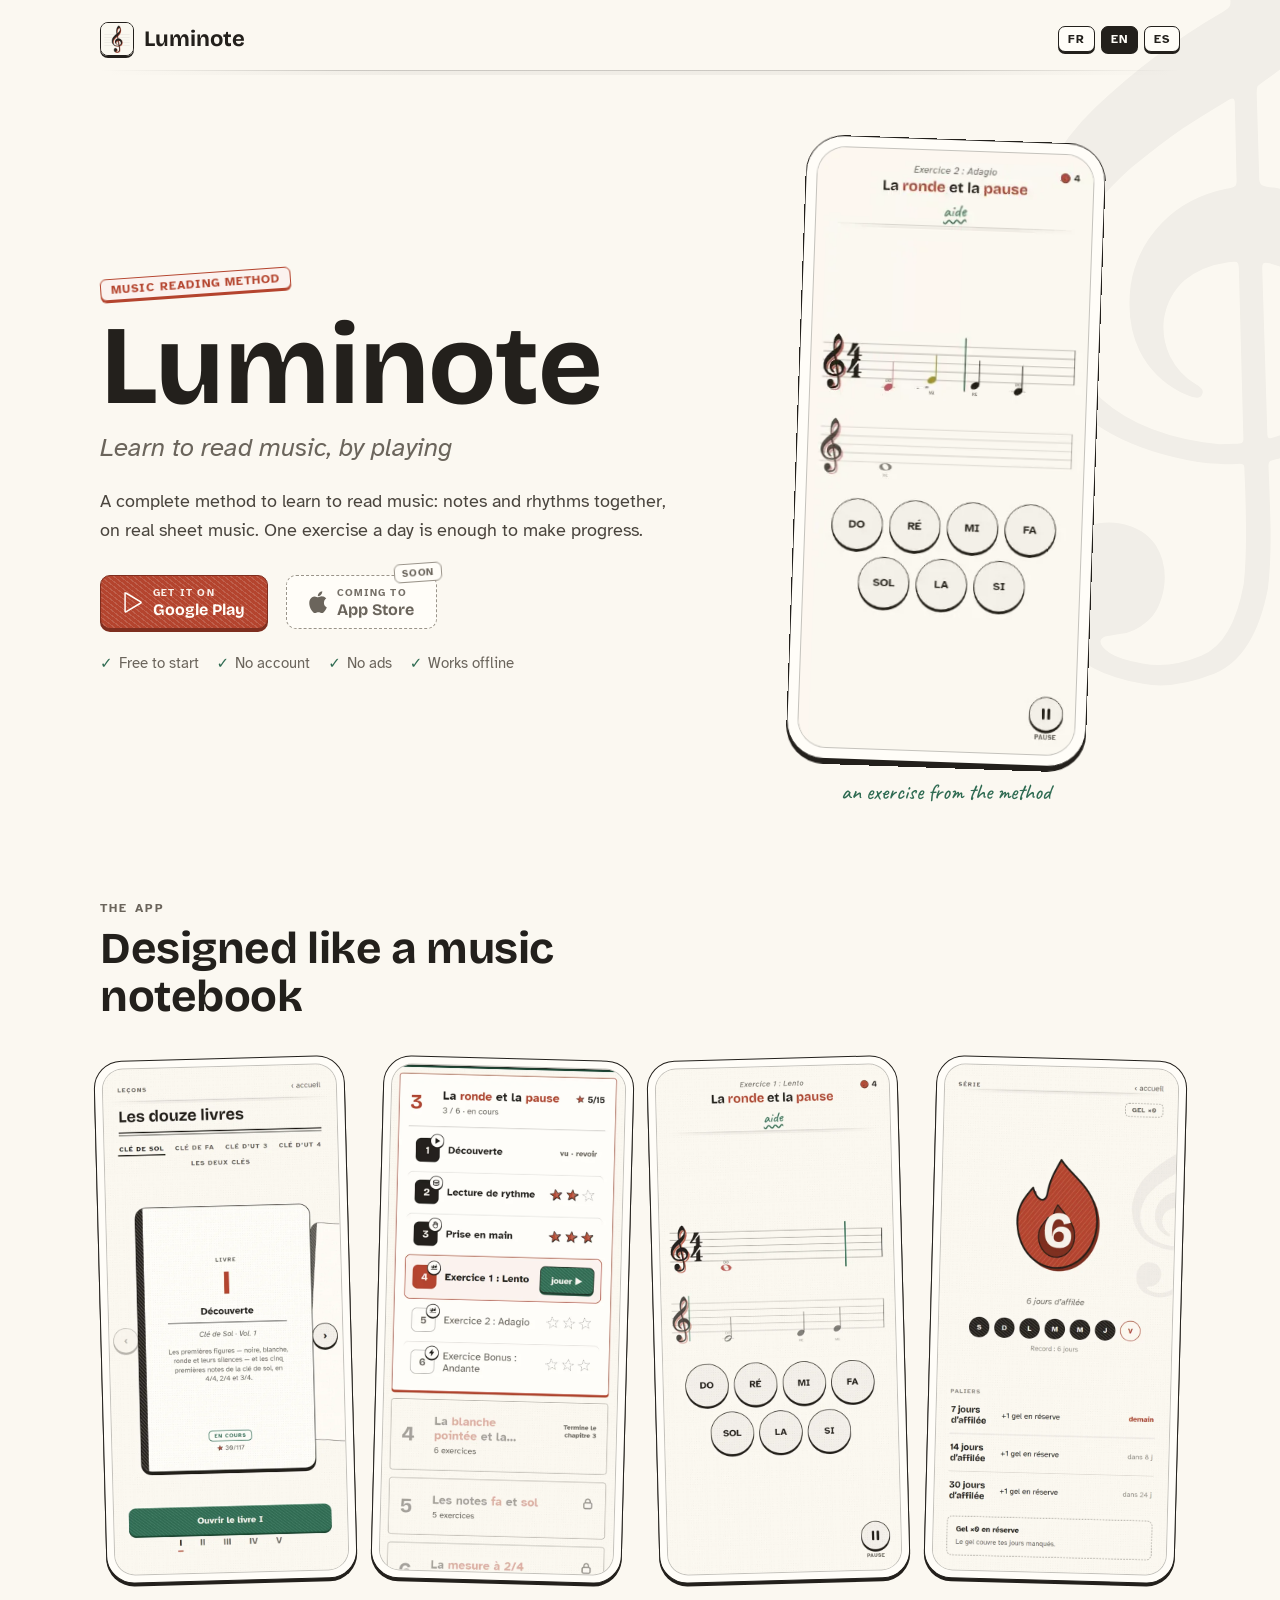
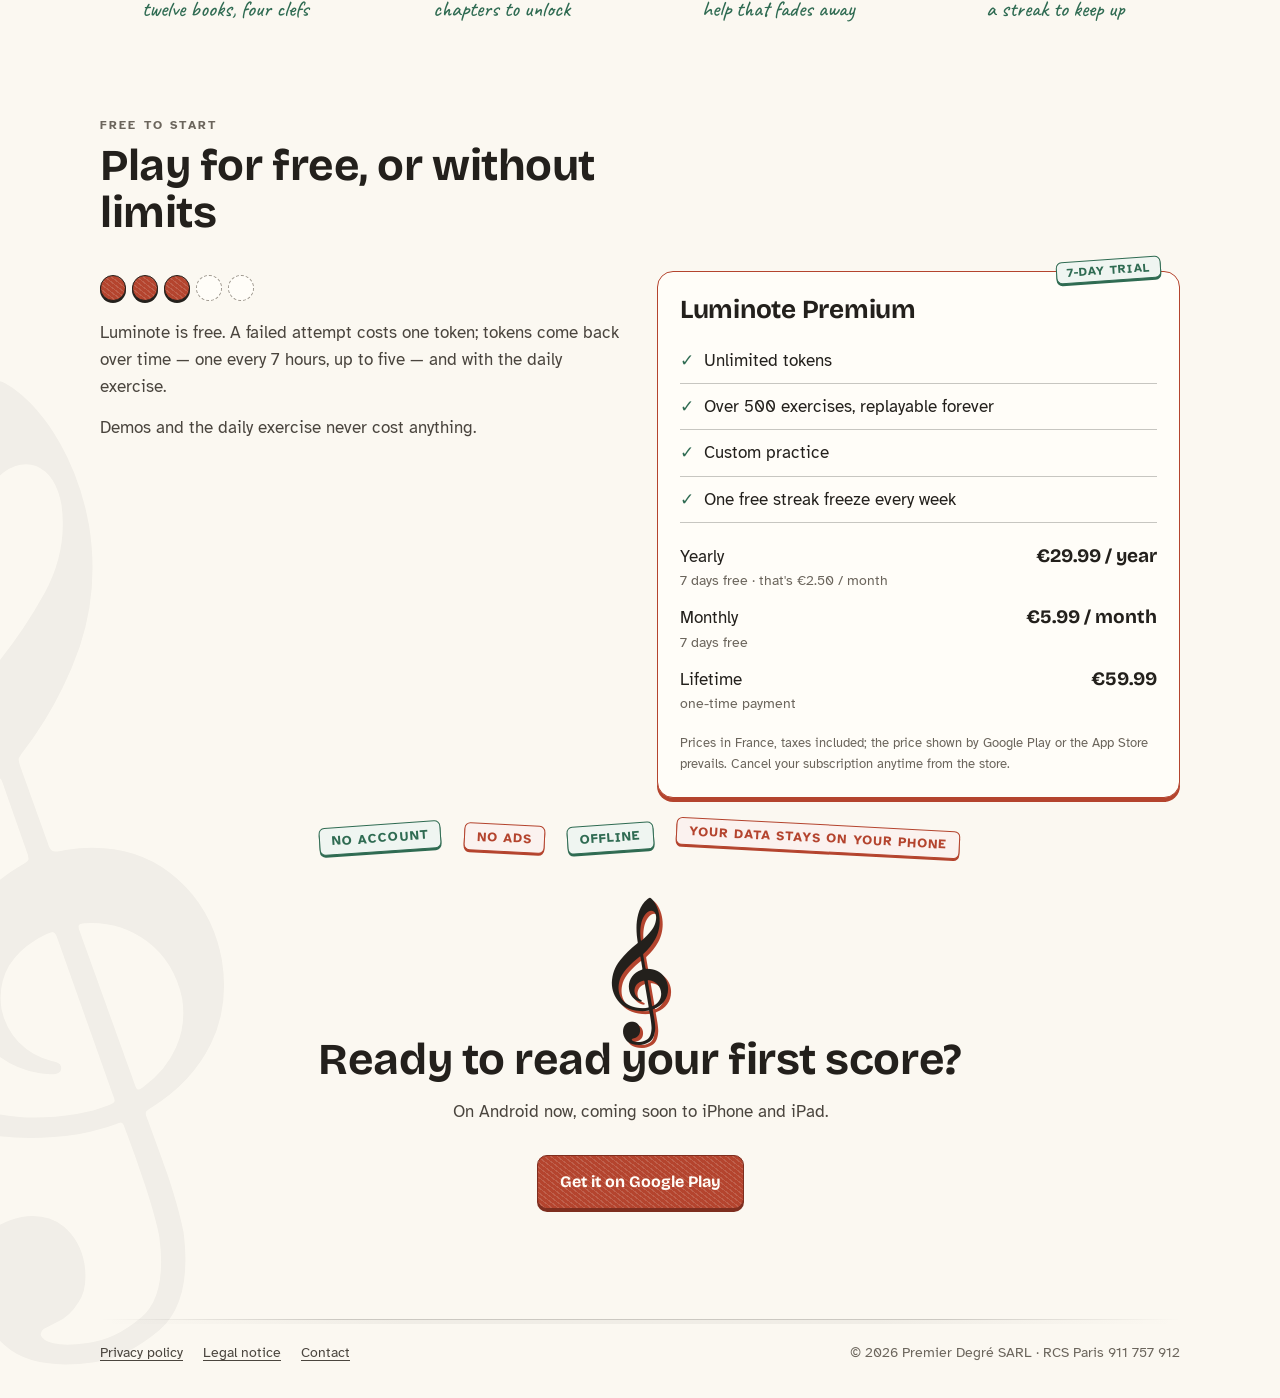
==== index.html @ 74e4a940 "Pages légales allégées (œuvres du domaine public, énumérations, section Sécurité retirées) ; contact" ====
<!DOCTYPE html>
<html lang="fr" class="lang-fr">
<head>
<meta charset="utf-8">
<meta name="viewport" content="width=device-width, initial-scale=1">
<title>Luminote — La lecture de notes, en jouant</title>
<meta name="description" content="Luminote apprend à lire la musique : les notes et les rythmes, ensemble, sur de vraies partitions. 12 livres, plus de 500 exercices, quatre clés. Gratuit pour commencer, sans compte, sans publicité. Sur Google Play, bientôt sur l'App Store.">
<meta property="og:title" content="Luminote — La lecture de notes, en jouant">
<meta property="og:description" content="Une méthode complète pour apprendre à lire la musique : les notes et les rythmes, ensemble, sur de vraies partitions.">
<meta property="og:image" content="https://luminote-app.com/assets/img/og.png">
<meta property="og:type" content="website">
<meta name="theme-color" content="#FBF8F1">
<link rel="icon" type="image/png" sizes="32x32" href="assets/img/favicon-32.png">
<link rel="apple-touch-icon" href="assets/img/apple-touch-icon.png">
<link rel="preload" href="assets/fonts/Bravura.woff2" as="font" type="font/woff2" crossorigin>
<link rel="stylesheet" href="assets/site.css">
<script src="assets/site.js" defer></script>
<noscript><style>.L{display:revert !important}</style></noscript>
</head>
<body data-title-fr="Luminote — La lecture de notes, en jouant"
      data-title-en="Luminote — Learn to read music, by playing"
      data-title-es="Luminote — La lectura de notas, jugando">

<div class="page">
<span class="filigrane filigrane-heros" aria-hidden="true">&#xE050;</span>
<span class="filigrane filigrane-bas" aria-hidden="true">&#xE050;</span>

<div class="wrap">
  <header class="site-header">
    <a class="brand" href="index.html">
      <img src="assets/img/icon-192.png" alt="" width="34" height="34">
      Luminote
    </a>
    <div class="lang-switch" role="group" aria-label="Langue / Language / Idioma">
      <button type="button" data-lang="fr" aria-pressed="true" lang="fr">FR</button>
      <button type="button" data-lang="en" aria-pressed="false" lang="en">EN</button>
      <button type="button" data-lang="es" aria-pressed="false" lang="es">ES</button>
    </div>
  </header>
  <div class="filet"></div>

  <main>
    <!-- ═══ Héros ═══ -->
    <section class="heros">
      <div>
        <span class="tampon tampon-anim">
          <span class="L fr" lang="fr">Méthode de solfège</span>
          <span class="L en" lang="en">Music reading method</span>
          <span class="L es" lang="es">Método de solfeo</span>
        </span>
        <h1>Luminote</h1>
        <p class="devise">
          <span class="L fr" lang="fr">La lecture de notes, en jouant</span>
          <span class="L en" lang="en">Learn to read music, by playing</span>
          <span class="L es" lang="es">La lectura de notas, jugando</span>
        </p>
        <p class="chapo">
          <span class="L fr" lang="fr">Une méthode complète pour apprendre à lire la musique&nbsp;: les notes et les rythmes, ensemble, sur de vraies partitions. Un exercice par jour suffit pour progresser.</span>
          <span class="L en" lang="en">A complete method to learn to read music: notes and rhythms together, on real sheet music. One exercise a day is enough to make progress.</span>
          <span class="L es" lang="es">Un método completo para aprender a leer música: las notas y los ritmos, juntos, en partituras de verdad. Un ejercicio al día basta para progresar.</span>
        </p>
        <div class="ctas">
          <a class="btn btn-store" href="https://play.google.com/store/apps/details?id=fr.premierdegre.solfege">
            <svg width="20" height="22" viewBox="0 0 24 26" fill="none" aria-hidden="true"><path d="M2.5 1.8v22.4c0 .5.6.9 1 .6l17.8-10.6c.5-.3.5-1 0-1.3L3.5 2.2c-.4-.3-1 0-1 .6Z" stroke="currentColor" stroke-width="1.8" stroke-linejoin="round"/></svg>
            <span class="lignes">
              <small class="L fr" lang="fr">Disponible sur</small>
              <small class="L en" lang="en">Get it on</small>
              <small class="L es" lang="es">Disponible en</small>
              Google Play
            </span>
          </a>
          <span class="btn btn-bientot" aria-disabled="true">
            <svg width="18" height="22" viewBox="0 0 17 20" fill="currentColor" aria-hidden="true"><path d="M14.1 10.6c0-2.6 2.1-3.8 2.2-3.9-1.2-1.8-3.1-2-3.7-2-1.6-.2-3.1.9-3.9.9-.8 0-2-.9-3.4-.9C3.6 4.8 2 5.8 1.1 7.4c-1.8 3.2-.5 7.9 1.3 10.5.9 1.3 1.9 2.7 3.2 2.6 1.3-.1 1.8-.8 3.3-.8 1.6 0 2 .8 3.4.8 1.4 0 2.3-1.3 3.1-2.6 1-1.5 1.4-2.9 1.4-3-.1 0-2.7-1-2.7-4.3ZM11.5 3c.7-.9 1.2-2 1-3.2-1 0-2.3.7-3 1.6-.7.8-1.3 2-1.1 3.1 1.2.1 2.3-.6 3.1-1.5Z"/></svg>
            <span class="lignes">
              <small class="L fr" lang="fr">Bientôt sur</small>
              <small class="L en" lang="en">Coming to</small>
              <small class="L es" lang="es">Próximamente en</small>
              App Store
            </span>
            <span class="tampon discret">
              <span class="L fr" lang="fr">bientôt</span>
              <span class="L en" lang="en">soon</span>
              <span class="L es" lang="es">pronto</span>
            </span>
          </span>
        </div>
        <ul class="reassurance">
          <li><span class="L fr" lang="fr">Gratuit pour commencer</span><span class="L en" lang="en">Free to start</span><span class="L es" lang="es">Gratis para empezar</span></li>
          <li><span class="L fr" lang="fr">Sans compte</span><span class="L en" lang="en">No account</span><span class="L es" lang="es">Sin cuenta</span></li>
          <li><span class="L fr" lang="fr">Sans publicité</span><span class="L en" lang="en">No ads</span><span class="L es" lang="es">Sin publicidad</span></li>
          <li><span class="L fr" lang="fr">Fonctionne hors ligne</span><span class="L en" lang="en">Works offline</span><span class="L es" lang="es">Funciona sin conexión</span></li>
        </ul>
      </div>

      <figure style="margin:0">
        <div class="tel">
          <div class="ecran">
            <video src="assets/img/jeu.mp4" poster="assets/img/jeu-poster.webp" muted autoplay loop playsinline disablepictureinpicture
                   width="390" height="844" aria-label="Luminote"></video>
          </div>
        </div>
        <figcaption class="legende manuscrit">
          <span class="L fr" lang="fr">un exercice de la méthode</span>
          <span class="L en" lang="en">an exercise from the method</span>
          <span class="L es" lang="es">un ejercicio del método</span>
        </figcaption>
      </figure>
    </section>

    <!-- ═══ Écrans ═══ -->
    <section aria-labelledby="t-ecrans">
      <span class="libelle">
        <span class="L fr" lang="fr">L'app</span>
        <span class="L en" lang="en">The app</span>
        <span class="L es" lang="es">La app</span>
      </span>
      <h2 class="titre-section" id="t-ecrans">
        <span class="L fr" lang="fr">Pensée comme un carnet de musique</span>
        <span class="L en" lang="en">Designed like a music notebook</span>
        <span class="L es" lang="es">Pensada como un cuaderno de música</span>
      </h2>
      <div class="ecrans">
        <figure>
          <div class="tel"><div class="ecran"><img src="assets/img/ecran-lecons.webp" width="600" height="1298" alt="" loading="lazy"></div></div>
          <figcaption class="manuscrit">
            <span class="L fr" lang="fr">douze livres, quatre clés</span>
            <span class="L en" lang="en">twelve books, four clefs</span>
            <span class="L es" lang="es">doce libros, cuatro claves</span>
          </figcaption>
        </figure>
        <figure>
          <div class="tel"><div class="ecran"><img src="assets/img/ecran-sommaire.webp" width="600" height="1298" alt="" loading="lazy"></div></div>
          <figcaption class="manuscrit">
            <span class="L fr" lang="fr">des chapitres à débloquer</span>
            <span class="L en" lang="en">chapters to unlock</span>
            <span class="L es" lang="es">capítulos por desbloquear</span>
          </figcaption>
        </figure>
        <figure>
          <div class="tel"><div class="ecran"><img src="assets/img/ecran-jeu.webp" width="600" height="1298" alt="" loading="lazy"></div></div>
          <figcaption class="manuscrit">
            <span class="L fr" lang="fr">l'aide qui s'efface</span>
            <span class="L en" lang="en">help that fades away</span>
            <span class="L es" lang="es">la ayuda que se desvanece</span>
          </figcaption>
        </figure>
        <figure>
          <div class="tel"><div class="ecran"><img src="assets/img/ecran-serie.webp" width="600" height="1298" alt="" loading="lazy"></div></div>
          <figcaption class="manuscrit">
            <span class="L fr" lang="fr">une série à entretenir</span>
            <span class="L en" lang="en">a streak to keep up</span>
            <span class="L es" lang="es">una racha que mantener</span>
          </figcaption>
        </figure>
      </div>
    </section>

    <!-- ═══ L'offre ═══ -->
    <section aria-labelledby="t-offre">
      <span class="libelle">
        <span class="L fr" lang="fr">Gratuit pour commencer</span>
        <span class="L en" lang="en">Free to start</span>
        <span class="L es" lang="es">Gratis para empezar</span>
      </span>
      <h2 class="titre-section" id="t-offre">
        <span class="L fr" lang="fr">Joue gratuitement, ou sans compter</span>
        <span class="L en" lang="en">Play for free, or without limits</span>
        <span class="L es" lang="es">Juega gratis, o sin límites</span>
      </h2>
      <div class="offre">
        <div class="offre-gratuit">
          <div class="jetons" aria-hidden="true"><i></i><i></i><i></i><i class="vide"></i><i class="vide"></i></div>
          <p>
            <span class="L fr" lang="fr">Luminote est gratuit. Une tentative ratée coûte un jeton&nbsp;; les jetons reviennent avec le temps — un toutes les 7&nbsp;heures, jusqu'à cinq — et avec l'exercice du jour.</span>
            <span class="L en" lang="en">Luminote is free. A failed attempt costs one token; tokens come back over time — one every 7 hours, up to five — and with the daily exercise.</span>
            <span class="L es" lang="es">Luminote es gratis. Un intento fallido cuesta una ficha; las fichas vuelven con el tiempo — una cada 7 horas, hasta cinco — y con el ejercicio del día.</span>
          </p>
          <p>
            <span class="L fr" lang="fr">Les démos et l'exercice du jour ne coûtent jamais rien.</span>
            <span class="L en" lang="en">Demos and the daily exercise never cost anything.</span>
            <span class="L es" lang="es">Las demos y el ejercicio del día nunca cuestan nada.</span>
          </p>
        </div>
        <div class="carte complete">
          <span class="tampon vert">
            <span class="L fr" lang="fr">7 jours d'essai</span>
            <span class="L en" lang="en">7-day trial</span>
            <span class="L es" lang="es">7 días de prueba</span>
          </span>
          <h3>Luminote Premium</h3>
          <ul class="avantages">
            <li><span class="L fr" lang="fr">Jetons illimités</span><span class="L en" lang="en">Unlimited tokens</span><span class="L es" lang="es">Fichas ilimitadas</span></li>
            <li><span class="L fr" lang="fr">Plus de 500 exercices rejouables à l'infini</span><span class="L en" lang="en">Over 500 exercises, replayable forever</span><span class="L es" lang="es">Más de 500 ejercicios que puedes repetir sin fin</span></li>
            <li><span class="L fr" lang="fr">L'entraînement personnalisé</span><span class="L en" lang="en">Custom practice</span><span class="L es" lang="es">La práctica personalizada</span></li>
            <li><span class="L fr" lang="fr">Un gel de série offert chaque semaine</span><span class="L en" lang="en">One free streak freeze every week</span><span class="L es" lang="es">Un hielo de racha gratis cada semana</span></li>
          </ul>
          <ul class="prix">
            <li>
              <span><span class="L fr" lang="fr">Annuel</span><span class="L en" lang="en">Yearly</span><span class="L es" lang="es">Anual</span>
                <span class="sous"><span class="L fr" lang="fr">7 jours gratuits · soit 2,50&nbsp;€ / mois</span><span class="L en" lang="en">7 days free · that's €2.50 / month</span><span class="L es" lang="es">7 días gratis · solo 2,50&nbsp;€ / mes</span></span></span>
              <b><span class="L fr" lang="fr">29,99&nbsp;€ / an</span><span class="L en" lang="en">€29.99 / year</span><span class="L es" lang="es">29,99&nbsp;€ / año</span></b>
            </li>
            <li>
              <span><span class="L fr" lang="fr">Mensuel</span><span class="L en" lang="en">Monthly</span><span class="L es" lang="es">Mensual</span>
                <span class="sous"><span class="L fr" lang="fr">7 jours gratuits</span><span class="L en" lang="en">7 days free</span><span class="L es" lang="es">7 días gratis</span></span></span>
              <b><span class="L fr" lang="fr">5,99&nbsp;€ / mois</span><span class="L en" lang="en">€5.99 / month</span><span class="L es" lang="es">5,99&nbsp;€ / mes</span></b>
            </li>
            <li>
              <span><span class="L fr" lang="fr">À vie</span><span class="L en" lang="en">Lifetime</span><span class="L es" lang="es">De por vida</span>
                <span class="sous"><span class="L fr" lang="fr">paiement unique</span><span class="L en" lang="en">one-time payment</span><span class="L es" lang="es">pago único</span></span></span>
              <b><span class="L fr" lang="fr">59,99&nbsp;€</span><span class="L en" lang="en">€59.99</span><span class="L es" lang="es">59,99&nbsp;€</span></b>
            </li>
          </ul>
          <p class="petit">
            <span class="L fr" lang="fr">Prix en France, TTC&nbsp;; le prix affiché par Google Play ou l'App Store fait foi. Abonnement résiliable à tout moment depuis le store.</span>
            <span class="L en" lang="en">Prices in France, taxes included; the price shown by Google Play or the App Store prevails. Cancel your subscription anytime from the store.</span>
            <span class="L es" lang="es">Precios en Francia, IVA incluido; prevalece el precio mostrado por Google Play o la App Store. Suscripción cancelable en cualquier momento desde la tienda.</span>
          </p>
        </div>
      </div>
      <div class="engagements">
        <span class="tampon vert"><span class="L fr" lang="fr">Sans compte</span><span class="L en" lang="en">No account</span><span class="L es" lang="es">Sin cuenta</span></span>
        <span class="tampon"><span class="L fr" lang="fr">Sans publicité</span><span class="L en" lang="en">No ads</span><span class="L es" lang="es">Sin publicidad</span></span>
        <span class="tampon vert"><span class="L fr" lang="fr">Hors ligne</span><span class="L en" lang="en">Offline</span><span class="L es" lang="es">Sin conexión</span></span>
        <span class="tampon"><span class="L fr" lang="fr">Tes données restent sur ton téléphone</span><span class="L en" lang="en">Your data stays on your phone</span><span class="L es" lang="es">Tus datos se quedan en tu teléfono</span></span>
      </div>
    </section>

    <!-- ═══ Bandeau final ═══ -->
    <section class="final">
      <span class="clef" aria-hidden="true">&#xE050;</span>
      <h2>
        <span class="L fr" lang="fr">Prêt à lire ta première partition&nbsp;?</span>
        <span class="L en" lang="en">Ready to read your first score?</span>
        <span class="L es" lang="es">¿Listo para leer tu primera partitura?</span>
      </h2>
      <p class="chapo">
        <span class="L fr" lang="fr">Sur Android dès maintenant, bientôt sur iPhone et iPad.</span>
        <span class="L en" lang="en">On Android now, coming soon to iPhone and iPad.</span>
        <span class="L es" lang="es">En Android desde ya, pronto en iPhone y iPad.</span>
      </p>
      <div class="ctas">
        <a class="btn btn-store" href="https://play.google.com/store/apps/details?id=fr.premierdegre.solfege">
          <span class="L fr" lang="fr">Télécharger sur Google Play</span>
          <span class="L en" lang="en">Get it on Google Play</span>
          <span class="L es" lang="es">Descargar en Google Play</span>
        </a>
      </div>
    </section>
  </main>

  <footer class="site-footer">
    <div class="filet"></div>
    <div class="pied">
      <nav aria-label="Pages légales">
        <a href="confidentialite.html">
          <span class="L fr" lang="fr">Politique de confidentialité</span>
          <span class="L en" lang="en">Privacy policy</span>
          <span class="L es" lang="es">Política de privacidad</span>
        </a>
        <a href="mentions-legales.html">
          <span class="L fr" lang="fr">Mentions légales</span>
          <span class="L en" lang="en">Legal notice</span>
          <span class="L es" lang="es">Aviso legal</span>
        </a>
        <a href="mailto:premierdegrepro@gmail.com">Contact</a>
      </nav>
      <p>© 2026 Premier Degré SARL · RCS Paris 911 757 912</p>
    </div>
  </footer>
</div>
</div>

</body>
</html>
---- assets/site.css ----
/* ═══════════════════════════════════════════════════════════════════
   Luminote — site vitrine, DA « papier » de l'app 2.0 (octobre 2026).
   Valeurs reprises de src/styles/papier.css (charte) : papier grainé,
   encre, deux accents (terracotta = ce qui se gagne, vert = ce qui se
   joue), hachures 38°, ombres opaques jamais floues, tampons.
   Aucune ressource externe : polices auto-hébergées (assets/fonts/).
   ═══════════════════════════════════════════════════════════════════ */

/* ── Polices (celles de l'app) ── */
@font-face { font-family: 'Atkinson Hyperlegible'; font-style: normal; font-weight: 400; font-display: swap; src: url('fonts/atkinson-hyperlegible-latin-400-normal.woff2') format('woff2'); }
@font-face { font-family: 'Atkinson Hyperlegible'; font-style: italic; font-weight: 400; font-display: swap; src: url('fonts/atkinson-hyperlegible-latin-400-italic.woff2') format('woff2'); }
@font-face { font-family: 'Atkinson Hyperlegible'; font-style: normal; font-weight: 700; font-display: swap; src: url('fonts/atkinson-hyperlegible-latin-700-normal.woff2') format('woff2'); }
@font-face { font-family: 'Bricolage Grotesque'; font-style: normal; font-weight: 600; font-display: swap; src: url('fonts/bricolage-grotesque-latin-600-normal.woff2') format('woff2'); }
@font-face { font-family: 'Bricolage Grotesque'; font-style: normal; font-weight: 700; font-display: swap; src: url('fonts/bricolage-grotesque-latin-700-normal.woff2') format('woff2'); }
@font-face { font-family: 'Caveat'; font-style: normal; font-weight: 500; font-display: swap; src: url('fonts/caveat-latin-500-normal.woff2') format('woff2'); }
/* Bravura : les glyphes musicaux (clé de sol U+E050). */
@font-face { font-family: 'Bravura'; font-style: normal; font-weight: 400; font-display: block; src: url('fonts/Bravura.woff2') format('woff2'); }

/* ── Tokens (mêmes valeurs que l'app) ── */
:root {
  --papier: #FBF8F1;
  --papier-carte: #FFFDF8;
  --papier-creuse: #F3F0E9;
  --encre: #23201C;
  --encre-douce: #4A453E;
  --texte-2: #6B655C;
  --decor: #9A948A;
  --terracotta: #B4442E;
  --terracotta-sombre: #7E2E1F;
  --terracotta-pale: #FBF2EF;
  --vert: #2F6B52;
  --vert-sombre: #1F4A38;
  --vert-pale: #EFF5F1;
  --trait: 1.25px;
  --trait-fort: 1.5px;
  --rayon-bouton: 10px;
  --rayon-surface: 16px;
  --ombre: 0 3px 0 var(--encre);
  --ombre-grande: 0 5px 0 var(--encre);
  --ressort: cubic-bezier(.3, 1.4, .5, 1);
  --fonte-corps: 'Atkinson Hyperlegible', system-ui, sans-serif;
  --fonte-titres: 'Bricolage Grotesque', 'Atkinson Hyperlegible', sans-serif;
  --fonte-manuscrite: 'Caveat', cursive;
  --hachures: repeating-linear-gradient(38deg, rgba(245, 241, 233, .16) 0 1.1px, transparent 1.1px 4px);
  --grain: radial-gradient(rgba(35, 32, 28, .05) .5px, transparent .6px) 0 0/4px 4px;
}

/* ── Base ── */
*, *::before, *::after { box-sizing: border-box; }
html { -webkit-text-size-adjust: 100%; scroll-behavior: smooth; }
body {
  margin: 0;
  background: var(--grain) var(--papier);
  color: var(--encre);
  font: 400 17px/1.6 var(--fonte-corps);
  overflow-x: hidden;
}
img, video { display: block; max-width: 100%; }
a { color: var(--terracotta); text-underline-offset: 3px; }
a:hover { color: var(--terracotta-sombre); }
:focus-visible { outline: 2px solid var(--vert); outline-offset: 3px; border-radius: 4px; }
::selection { background: var(--terracotta-pale); }

/* Trilingue : seul le bloc de la langue choisie s'affiche. */
.L { display: none; }
html.lang-fr .L.fr, html.lang-en .L.en, html.lang-es .L.es { display: revert; }

.wrap { width: min(1080px, 100% - 32px); margin-inline: auto; position: relative; }
.page { position: relative; overflow: hidden; }

/* ── En-tête ── */
.site-header { display: flex; align-items: center; justify-content: space-between; gap: 16px; padding: 22px 0 14px; }
.brand { display: inline-flex; align-items: center; gap: 10px; font: 700 22px var(--fonte-titres); color: var(--encre); text-decoration: none; }
.brand:hover { color: var(--encre); }
.brand img { border-radius: 8px; border: var(--trait) solid var(--encre); box-shadow: 0 2px 0 var(--encre); }
.lang-switch { display: inline-flex; gap: 6px; }
.lang-switch button {
  font: 700 12px var(--fonte-corps); letter-spacing: .08em;
  color: var(--encre); background: var(--papier-carte);
  border: var(--trait) solid var(--encre); border-radius: 7px;
  padding: 5px 9px; cursor: pointer;
  box-shadow: 0 2px 0 var(--encre);
  transition: transform .12s var(--ressort), box-shadow .12s;
}
.lang-switch button:active { transform: translateY(2px); box-shadow: none; }
.lang-switch button[aria-pressed="true"] { background: var(--encre); color: var(--papier-carte); }
.filet {
  height: 5px;
  background:
    linear-gradient(90deg, transparent, rgba(35, 32, 28, .22) 22%, rgba(35, 32, 28, .22) 78%, transparent) 0 0/100% 1px no-repeat,
    linear-gradient(90deg, transparent, rgba(35, 32, 28, .05) 28%, rgba(35, 32, 28, .05) 72%, transparent) 0 1px/100% 4px no-repeat;
}

/* Filigrane : la clé de sol géante de chaque écran de l'app. */
.filigrane {
  position: absolute; pointer-events: none; user-select: none;
  font: 400 560px/1 Bravura, serif; color: rgba(35, 32, 28, .045);
  transform: rotate(8deg); z-index: -1;
}
.filigrane-heros { right: -110px; top: 40px; }
.filigrane-bas { left: -150px; bottom: 120px; transform: rotate(-10deg); }

/* ── Typo ── */
h1, h2, h3 { font-family: var(--fonte-titres); font-weight: 700; line-height: 1.08; margin: 0; letter-spacing: -.01em; }
.libelle { display: block; font: 700 12px var(--fonte-corps); letter-spacing: .18em; text-transform: uppercase; color: var(--texte-2); margin-bottom: 10px; }
.titre-section { font-size: clamp(30px, 4.6vw, 44px); max-width: 20ch; }
.chapo { color: var(--encre-douce); max-width: 60ch; margin: 14px 0 0; }
.manuscrit { font: 500 22px/1.2 var(--fonte-manuscrite); color: var(--vert); }
section { padding: clamp(56px, 9vw, 96px) 0 0; }

/* ── Tampon ── */
.tampon {
  display: inline-block;
  font: 700 12px var(--fonte-corps); letter-spacing: .08em; text-transform: uppercase;
  color: var(--terracotta); background: var(--terracotta-pale);
  border: var(--trait-fort) solid var(--terracotta); border-radius: 6px;
  padding: 3px 10px; transform: rotate(-4deg);
  box-shadow: 0 2px 0 var(--terracotta);
}
.tampon.vert { color: var(--vert); background: var(--vert-pale); border-color: var(--vert); box-shadow: 0 2px 0 var(--vert); }
.tampon.discret { color: var(--texte-2); background: var(--papier-carte); border-color: var(--decor); box-shadow: none; }
.tampon-anim { animation: tamponIn .5s var(--ressort) .35s both; }
@keyframes tamponIn {
  0% { opacity: 0; transform: scale(2.6) rotate(-28deg); }
  55% { opacity: 1; transform: scale(.82) rotate(-2deg); }
  75% { transform: scale(1.12) rotate(-4deg); }
  100% { opacity: 1; transform: scale(1) rotate(-4deg); }
}

/* ── Boutons papier ── */
.btn {
  display: inline-flex; align-items: center; justify-content: center; gap: 10px;
  min-height: 54px; padding: 10px 22px;
  font: 700 16px var(--fonte-titres); text-decoration: none;
  border-radius: var(--rayon-bouton); border: var(--trait) solid var(--encre);
  box-shadow: var(--ombre); cursor: pointer;
  transition: transform .12s var(--ressort), box-shadow .12s;
}
.btn:active { transform: translateY(3px); box-shadow: none; }
.btn-store { background: var(--hachures) var(--terracotta); color: var(--papier-carte); border-color: var(--terracotta-sombre); box-shadow: 0 3px 0 var(--terracotta-sombre); }
.btn-store:hover { color: var(--papier-carte); }
.btn .lignes { display: flex; flex-direction: column; line-height: 1.1; text-align: left; }
.btn small { font: 700 10px var(--fonte-corps); letter-spacing: .12em; text-transform: uppercase; opacity: .92; margin-bottom: 2px; }
.btn-bientot { background: var(--papier-carte); color: var(--texte-2); border-style: dashed; border-color: var(--decor); box-shadow: none; cursor: default; position: relative; }
.btn-bientot:active { transform: none; }
.btn-bientot .tampon { position: absolute; top: -13px; right: -6px; font-size: 10px; padding: 2px 7px; }

/* ── Héros ── */
.heros { display: grid; grid-template-columns: 1.1fr .9fr; align-items: center; gap: 40px; padding-top: clamp(28px, 6vw, 64px); }
.heros .tampon { margin-bottom: 18px; }
.heros h1 { font-size: clamp(60px, 11vw, 112px); line-height: .95; }
.heros .devise { font: italic 400 clamp(20px, 2.6vw, 26px)/1.3 var(--fonte-corps); color: var(--texte-2); margin: 12px 0 0; }
.heros .chapo { font-size: 18px; margin-top: 22px; }
.ctas { display: flex; flex-wrap: wrap; gap: 18px; margin-top: 30px; align-items: center; }
.reassurance { display: flex; flex-wrap: wrap; gap: 8px 18px; margin: 22px 0 0; padding: 0; list-style: none; color: var(--texte-2); font-size: 15px; }
.reassurance li::before { content: '✓'; color: var(--vert); font-weight: 700; margin-right: 6px; }

/* Téléphone papier */
.tel {
  width: min(300px, 78vw); margin-inline: auto; padding: 10px;
  background: var(--papier-carte); border: var(--trait-fort) solid var(--encre);
  border-radius: 38px; box-shadow: var(--ombre-grande);
}
.tel .ecran { border-radius: 29px; overflow: hidden; border: var(--trait) solid rgba(35, 32, 28, .25); aspect-ratio: 390 / 844; background: var(--papier); }
.tel .ecran img, .tel .ecran video { width: 100%; height: 100%; object-fit: cover; }
.heros .tel { transform: rotate(2deg); }
.legende { text-align: center; margin-top: 16px; }

/* ── Cartes ── */
.carte {
  background: var(--grain) var(--papier-carte);
  border: var(--trait) solid var(--encre); border-radius: var(--rayon-surface);
  box-shadow: var(--ombre); padding: 24px 22px 22px;
}

/* ── Écrans ── */
.ecrans { display: grid; grid-template-columns: repeat(4, 1fr); gap: 26px; margin-top: 38px; }
.ecrans figure { margin: 0; }
.ecrans .tel { width: 100%; padding: 7px; border-radius: 28px; box-shadow: var(--ombre); }
.ecrans .tel .ecran { border-radius: 21px; }
.ecrans figure:nth-child(odd) .tel { transform: rotate(-1.5deg); }
.ecrans figure:nth-child(even) .tel { transform: rotate(1.5deg); }
.ecrans figcaption { text-align: center; margin-top: 14px; }


/* ── Offre ── */
.offre { display: grid; grid-template-columns: 1fr 1fr; gap: 34px; align-items: start; margin-top: 34px; }
.offre-gratuit p { margin: 0 0 14px; color: var(--encre-douce); }
.jetons { display: inline-flex; gap: 6px; margin: 4px 0 18px; }
.jetons i {
  width: 26px; height: 26px; border-radius: 50%; display: inline-block;
  background: var(--hachures) var(--terracotta); border: var(--trait) solid var(--encre); box-shadow: 0 2px 0 var(--encre);
}
.jetons i.vide { background: var(--papier-carte); border-style: dashed; border-color: var(--decor); box-shadow: none; }
.complete { border-color: var(--terracotta); box-shadow: 0 4px 0 var(--terracotta); position: relative; }
.complete > .tampon { position: absolute; top: -13px; right: 18px; }
.complete h3 { font-size: 26px; }
.avantages { list-style: none; padding: 0; margin: 14px 0 6px; }
.avantages li { padding: 9px 0; border-bottom: .75px solid rgba(35, 32, 28, .25); }
.avantages li::before { content: '✓'; color: var(--vert); font-weight: 800; margin-right: 10px; }
.prix { list-style: none; padding: 0; margin: 14px 0 0; }
.prix li { display: flex; justify-content: space-between; gap: 12px; align-items: baseline; padding: 6px 0; }
.prix li b { font: 700 19px var(--fonte-titres); white-space: nowrap; }
.prix .sous { display: block; color: var(--texte-2); font-size: 14px; }
.petit { font-size: 13px; color: var(--texte-2); margin: 12px 0 0; }

/* ── Engagements ── */
.engagements { display: flex; flex-wrap: wrap; justify-content: center; gap: 16px 22px; margin-top: 26px; }
.engagements .tampon { font-size: 13px; padding: 5px 12px; }
.engagements .tampon:nth-child(even) { transform: rotate(3deg); }

/* ── Bandeau final ── */
.final { text-align: center; padding-bottom: 20px; }
.final .clef { display: block; font: 400 84px/1 Bravura, serif; color: var(--encre); text-shadow: 3px 3px 0 var(--terracotta); margin-bottom: 4px; }
.final h2 { font-size: clamp(30px, 4.6vw, 44px); }
.final .chapo { margin-inline: auto; }
.final .ctas { justify-content: center; }

/* ── Pied de page ── */
.site-footer { margin-top: clamp(56px, 8vw, 90px); padding: 0 0 34px; color: var(--texte-2); font-size: 14px; }
.site-footer .pied { display: flex; flex-wrap: wrap; justify-content: space-between; gap: 12px 24px; align-items: center; margin-top: 18px; }
.site-footer nav { display: flex; flex-wrap: wrap; gap: 8px 20px; }
.site-footer a { color: var(--encre-douce); }
.site-footer p { margin: 0; }

/* ── Pages légales ── */
.doc { width: min(780px, 100% - 32px); margin: 0 auto; padding-top: clamp(28px, 5vw, 48px); }
.doc-entete h1 { font-size: clamp(36px, 6vw, 52px); }
.doc-entete .maj { color: var(--texte-2); margin: 10px 0 0; font-size: 15px; }
.doc .carte { margin: 26px 0 8px; }
.doc .carte p { margin: 0; color: var(--encre); }
.doc h2 { font-size: 22px; margin: 34px 0 10px; display: flex; gap: 10px; align-items: baseline; }
.doc h2 .num { font: 700 16px var(--fonte-corps); color: var(--terracotta); }
.doc p, .doc li { color: var(--encre-douce); }
.doc ul { padding-left: 20px; }
.doc ul.kv { list-style: none; padding: 0; }
.doc ul.kv li { padding: 7px 0; border-bottom: .75px solid rgba(35, 32, 28, .2); }
.doc .k { color: var(--texte-2); }

/* ── Mobile ── */
@media (max-width: 900px) {
  .heros { grid-template-columns: 1fr; }
  .heros .tel { margin-top: 10px; }
  .offre { grid-template-columns: 1fr; }
  .ecrans { grid-template-columns: repeat(2, 1fr); gap: 22px; }
  .filigrane { font-size: 380px; }
}
@media (max-width: 420px) {
  body { font-size: 16px; }
  .ctas .btn { width: 100%; }
  .site-header { padding-top: 16px; }
  .brand { font-size: 20px; }
}

@media (prefers-reduced-motion: reduce) {
  *, *::before, *::after { animation: none !important; transition: none !important; scroll-behavior: auto !important; }
}
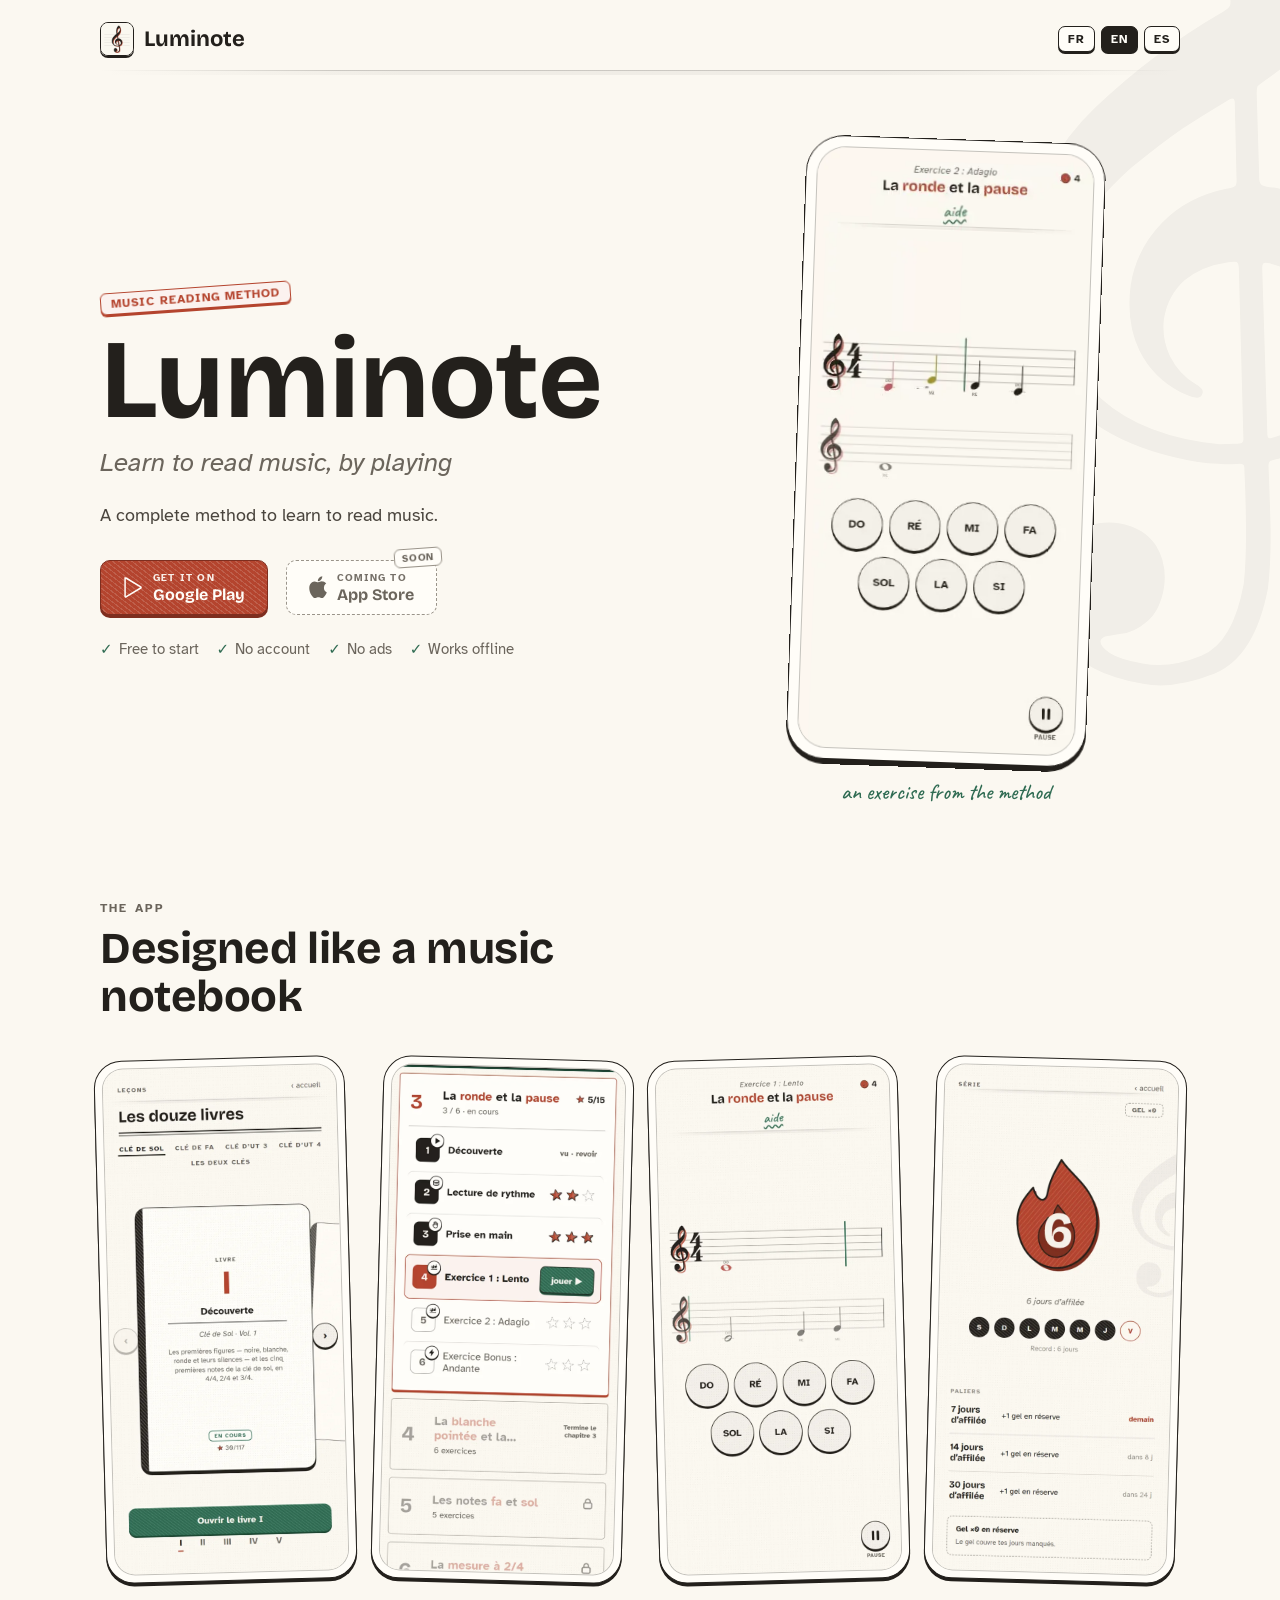
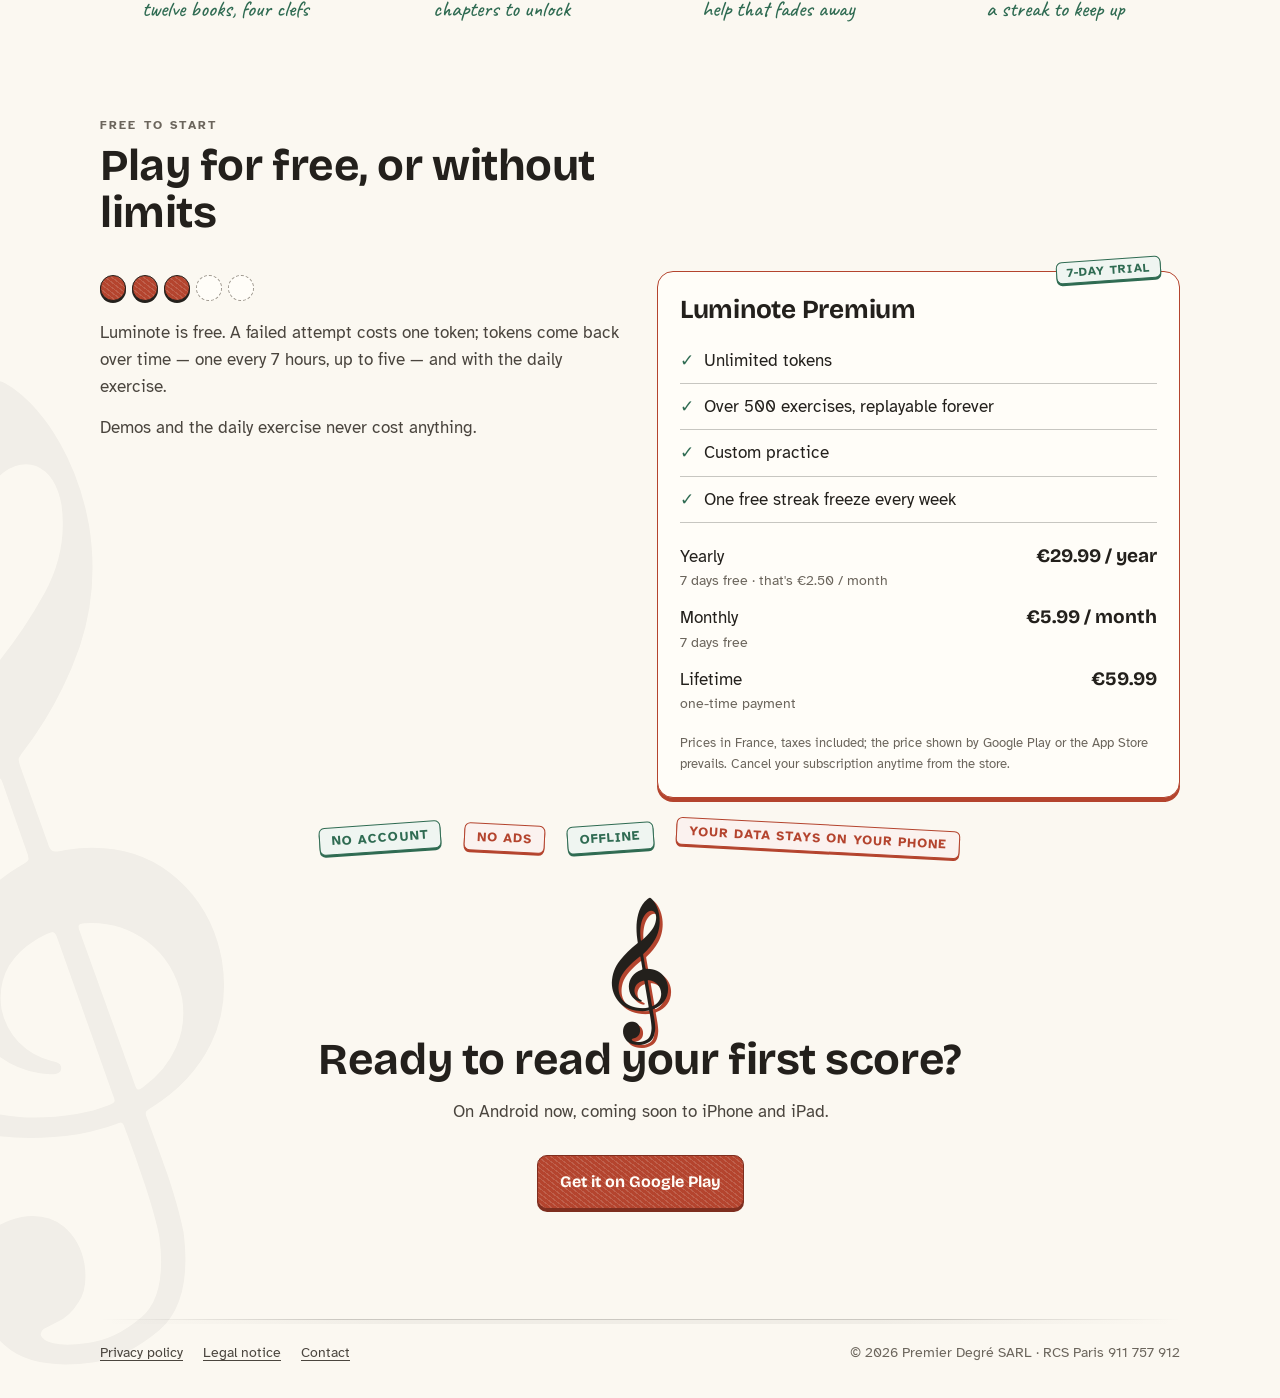
==== commit 8a96c562: "Accueil du site : la phrase d'introduction réduite à « Une méthode complète pour apprendre à lire la" ====
--- a/index.html
+++ b/index.html
@@ -6,7 +6,7 @@
 <title>Luminote — La lecture de notes, en jouant</title>
 <meta name="description" content="Luminote apprend à lire la musique : les notes et les rythmes, ensemble, sur de vraies partitions. 12 livres, plus de 500 exercices, quatre clés. Gratuit pour commencer, sans compte, sans publicité. Sur Google Play, bientôt sur l'App Store.">
 <meta property="og:title" content="Luminote — La lecture de notes, en jouant">
-<meta property="og:description" content="Une méthode complète pour apprendre à lire la musique : les notes et les rythmes, ensemble, sur de vraies partitions.">
+<meta property="og:description" content="Une méthode complète pour apprendre à lire la musique.">
 <meta property="og:image" content="https://luminote-app.com/assets/img/og.png">
 <meta property="og:type" content="website">
 <meta name="theme-color" content="#FBF8F1">
@@ -55,9 +55,9 @@
           <span class="L es" lang="es">La lectura de notas, jugando</span>
         </p>
         <p class="chapo">
-          <span class="L fr" lang="fr">Une méthode complète pour apprendre à lire la musique&nbsp;: les notes et les rythmes, ensemble, sur de vraies partitions. Un exercice par jour suffit pour progresser.</span>
-          <span class="L en" lang="en">A complete method to learn to read music: notes and rhythms together, on real sheet music. One exercise a day is enough to make progress.</span>
-          <span class="L es" lang="es">Un método completo para aprender a leer música: las notas y los ritmos, juntos, en partituras de verdad. Un ejercicio al día basta para progresar.</span>
+          <span class="L fr" lang="fr">Une méthode complète pour apprendre à lire la musique.</span>
+          <span class="L en" lang="en">A complete method to learn to read music.</span>
+          <span class="L es" lang="es">Un método completo para aprender a leer música.</span>
         </p>
         <div class="ctas">
           <a class="btn btn-store" href="https://play.google.com/store/apps/details?id=fr.premierdegre.solfege">
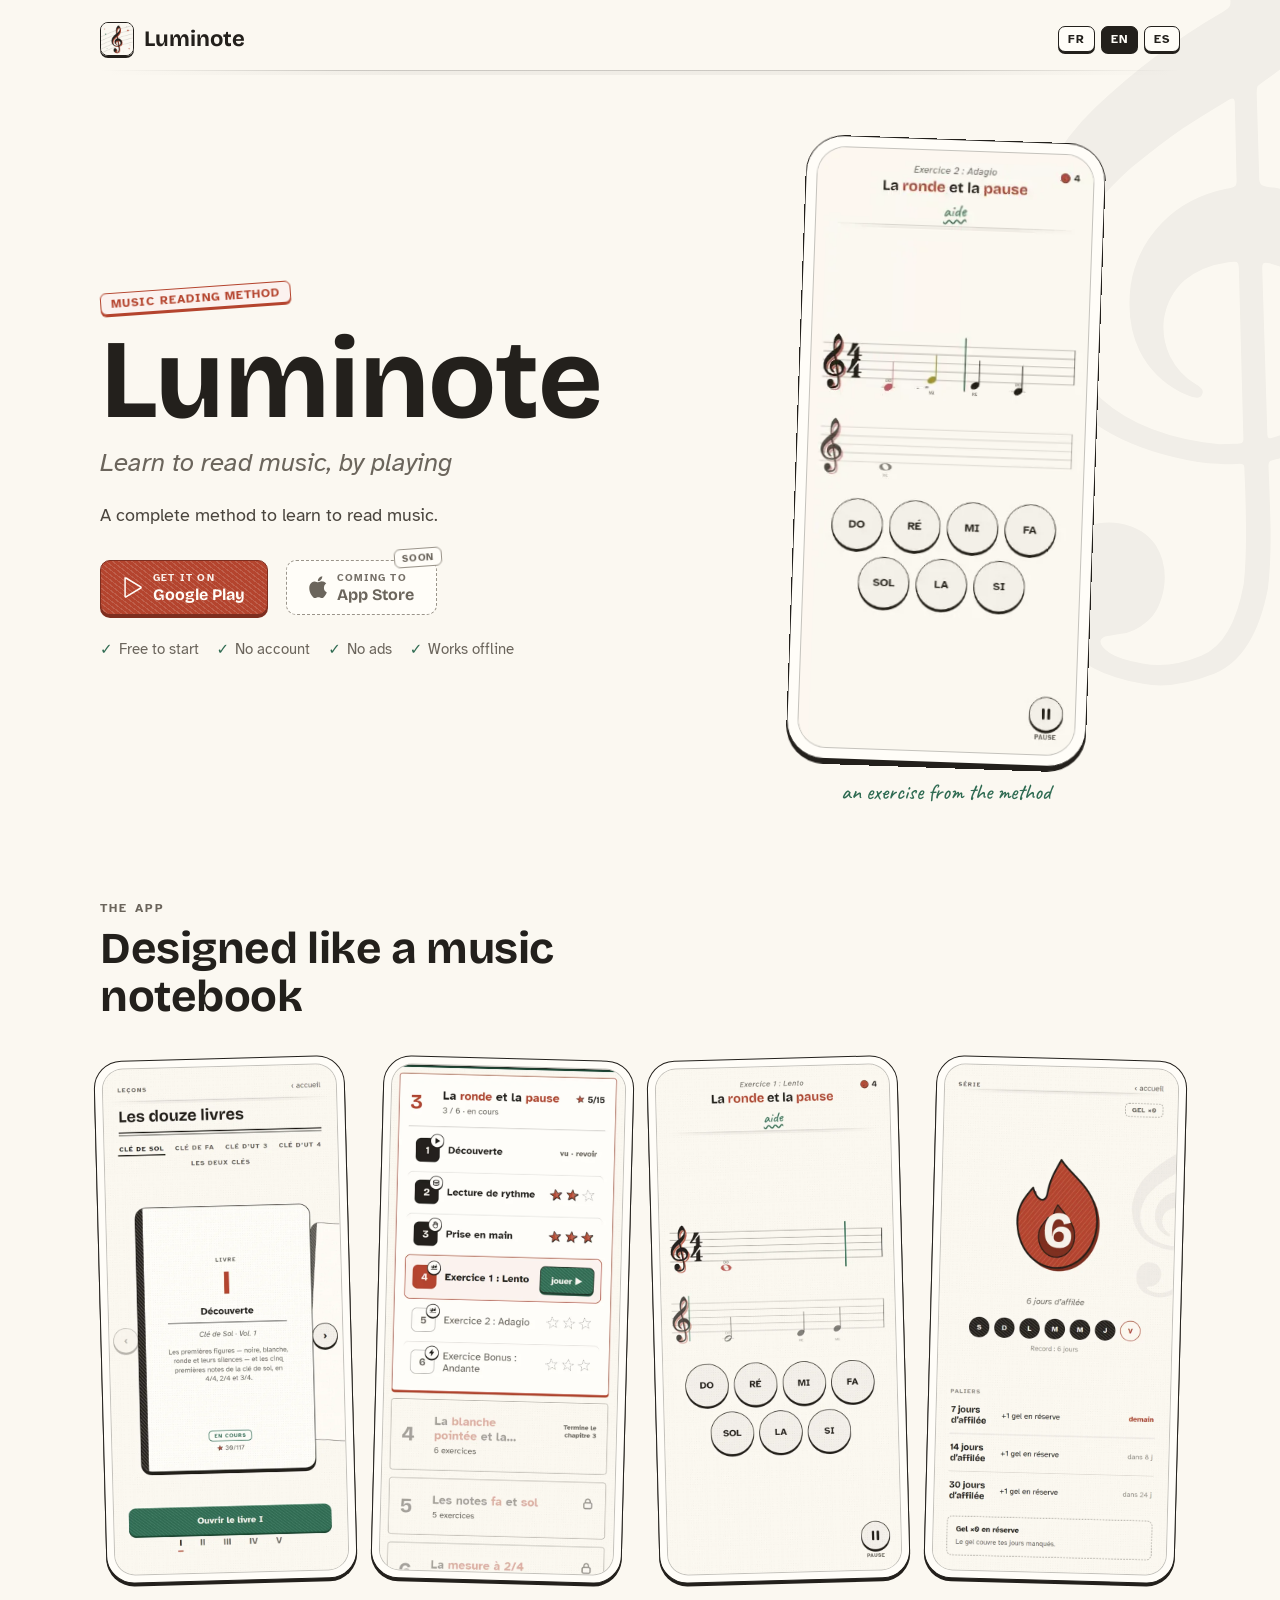
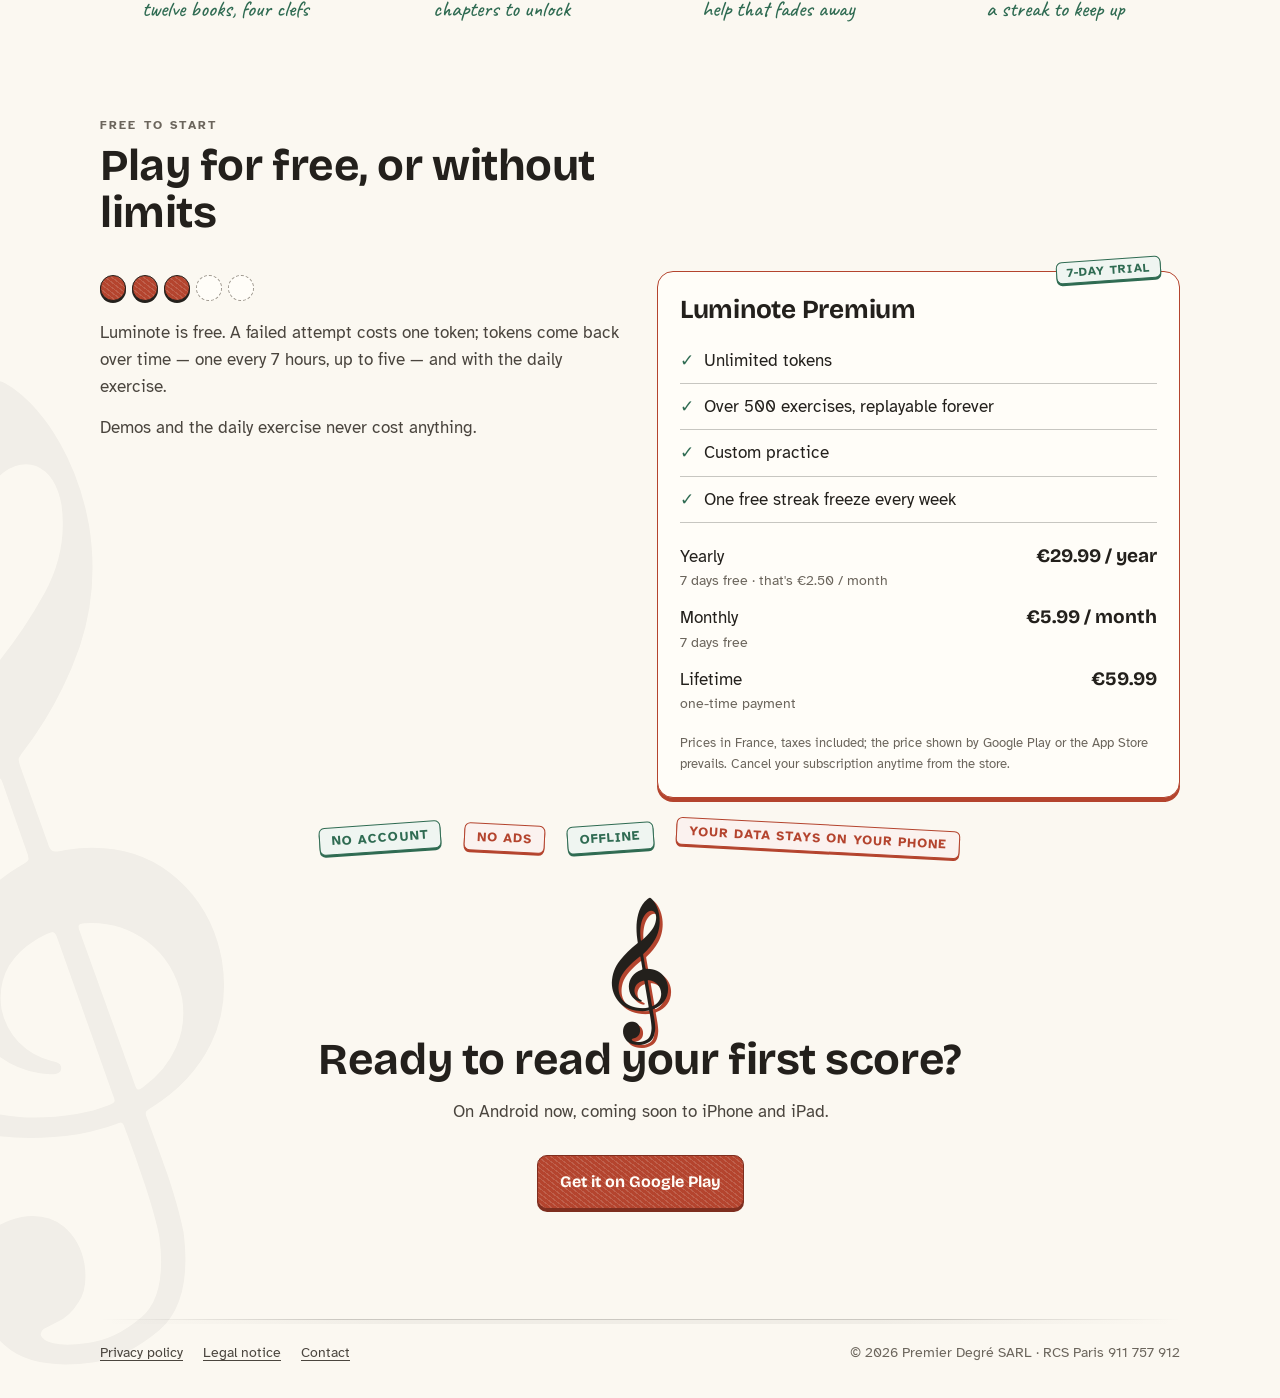
==== commit d46ee9e0: "Nouvelle icône sur le site et la page amie (onglet, raccourci iPhone, logo de l'en-tête) (22/10) Co-" ====
--- a/index.html
+++ b/index.html
@@ -10,6 +10,7 @@
 <meta property="og:image" content="https://luminote-app.com/assets/img/og.png">
 <meta property="og:type" content="website">
 <meta name="theme-color" content="#FBF8F1">
+<link rel="icon" type="image/svg+xml" href="assets/img/favicon.svg">
 <link rel="icon" type="image/png" sizes="32x32" href="assets/img/favicon-32.png">
 <link rel="apple-touch-icon" href="assets/img/apple-touch-icon.png">
 <link rel="preload" href="assets/fonts/Bravura.woff2" as="font" type="font/woff2" crossorigin>
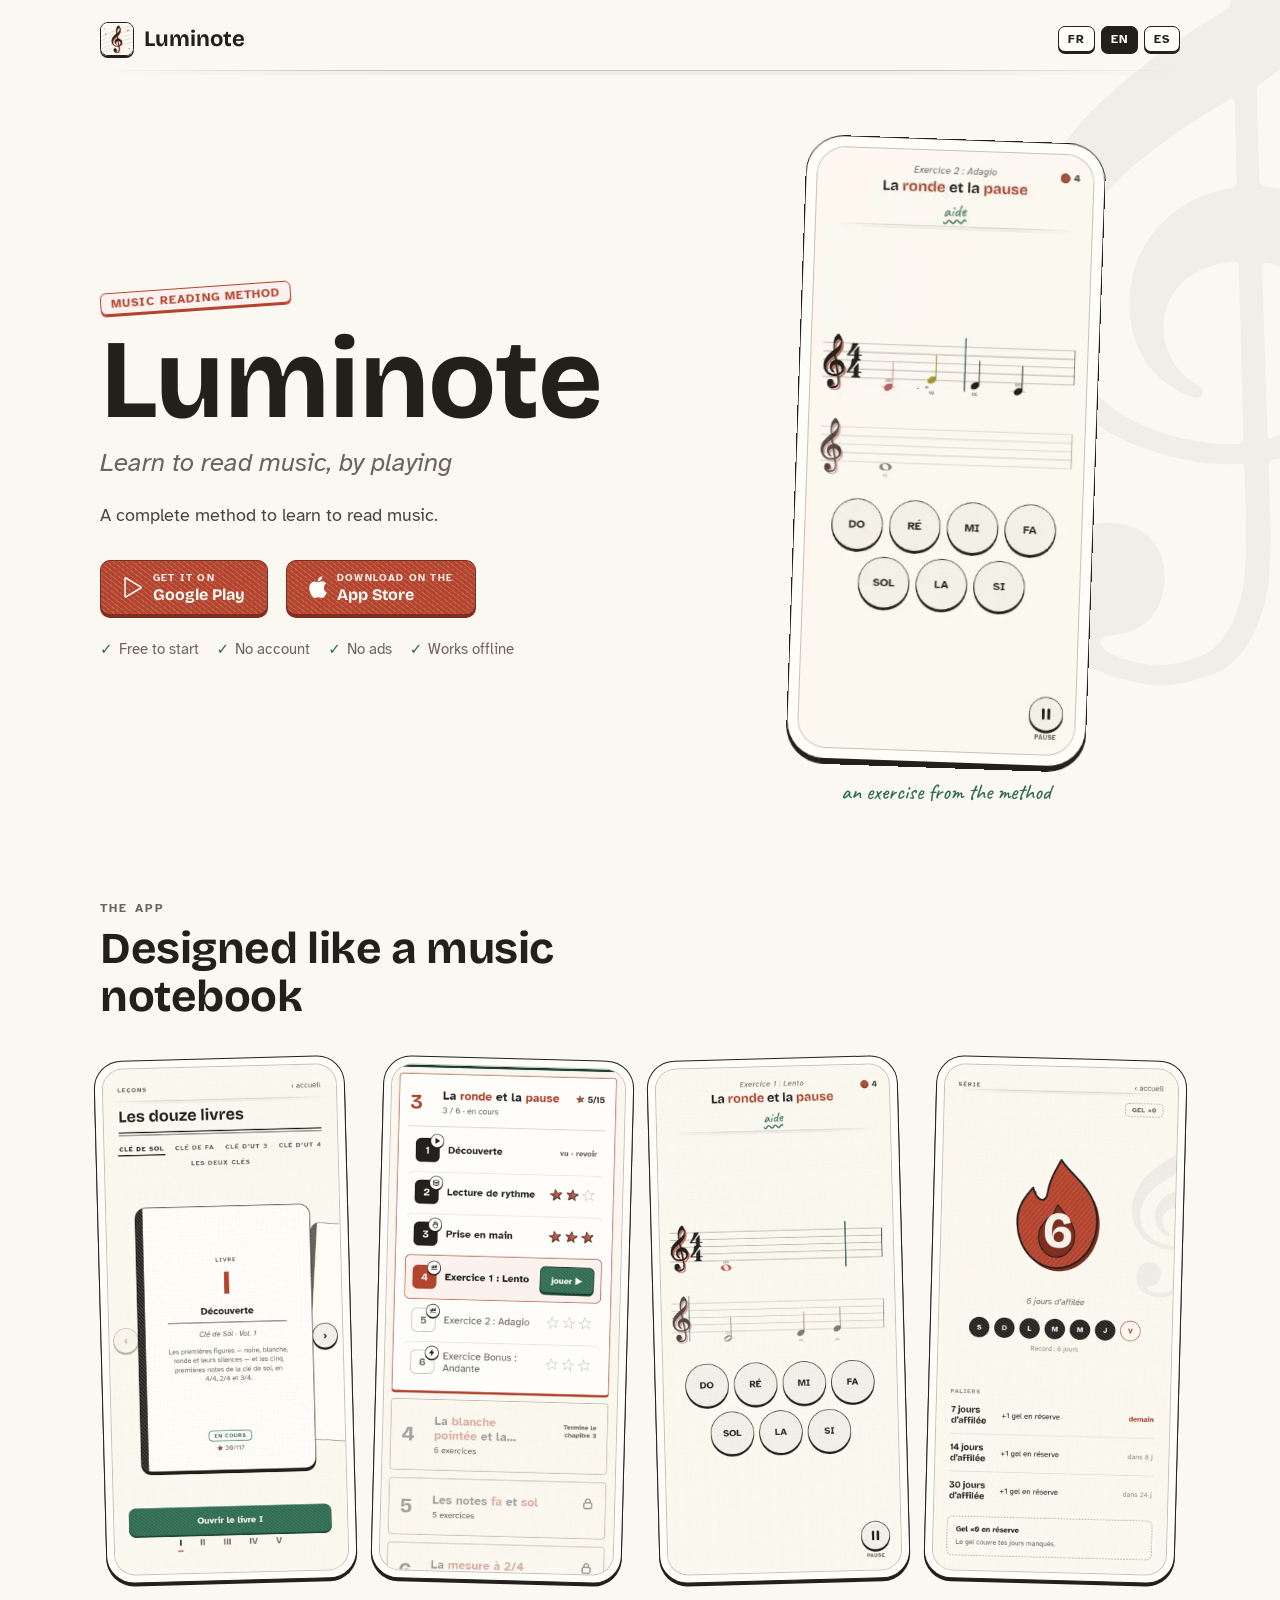
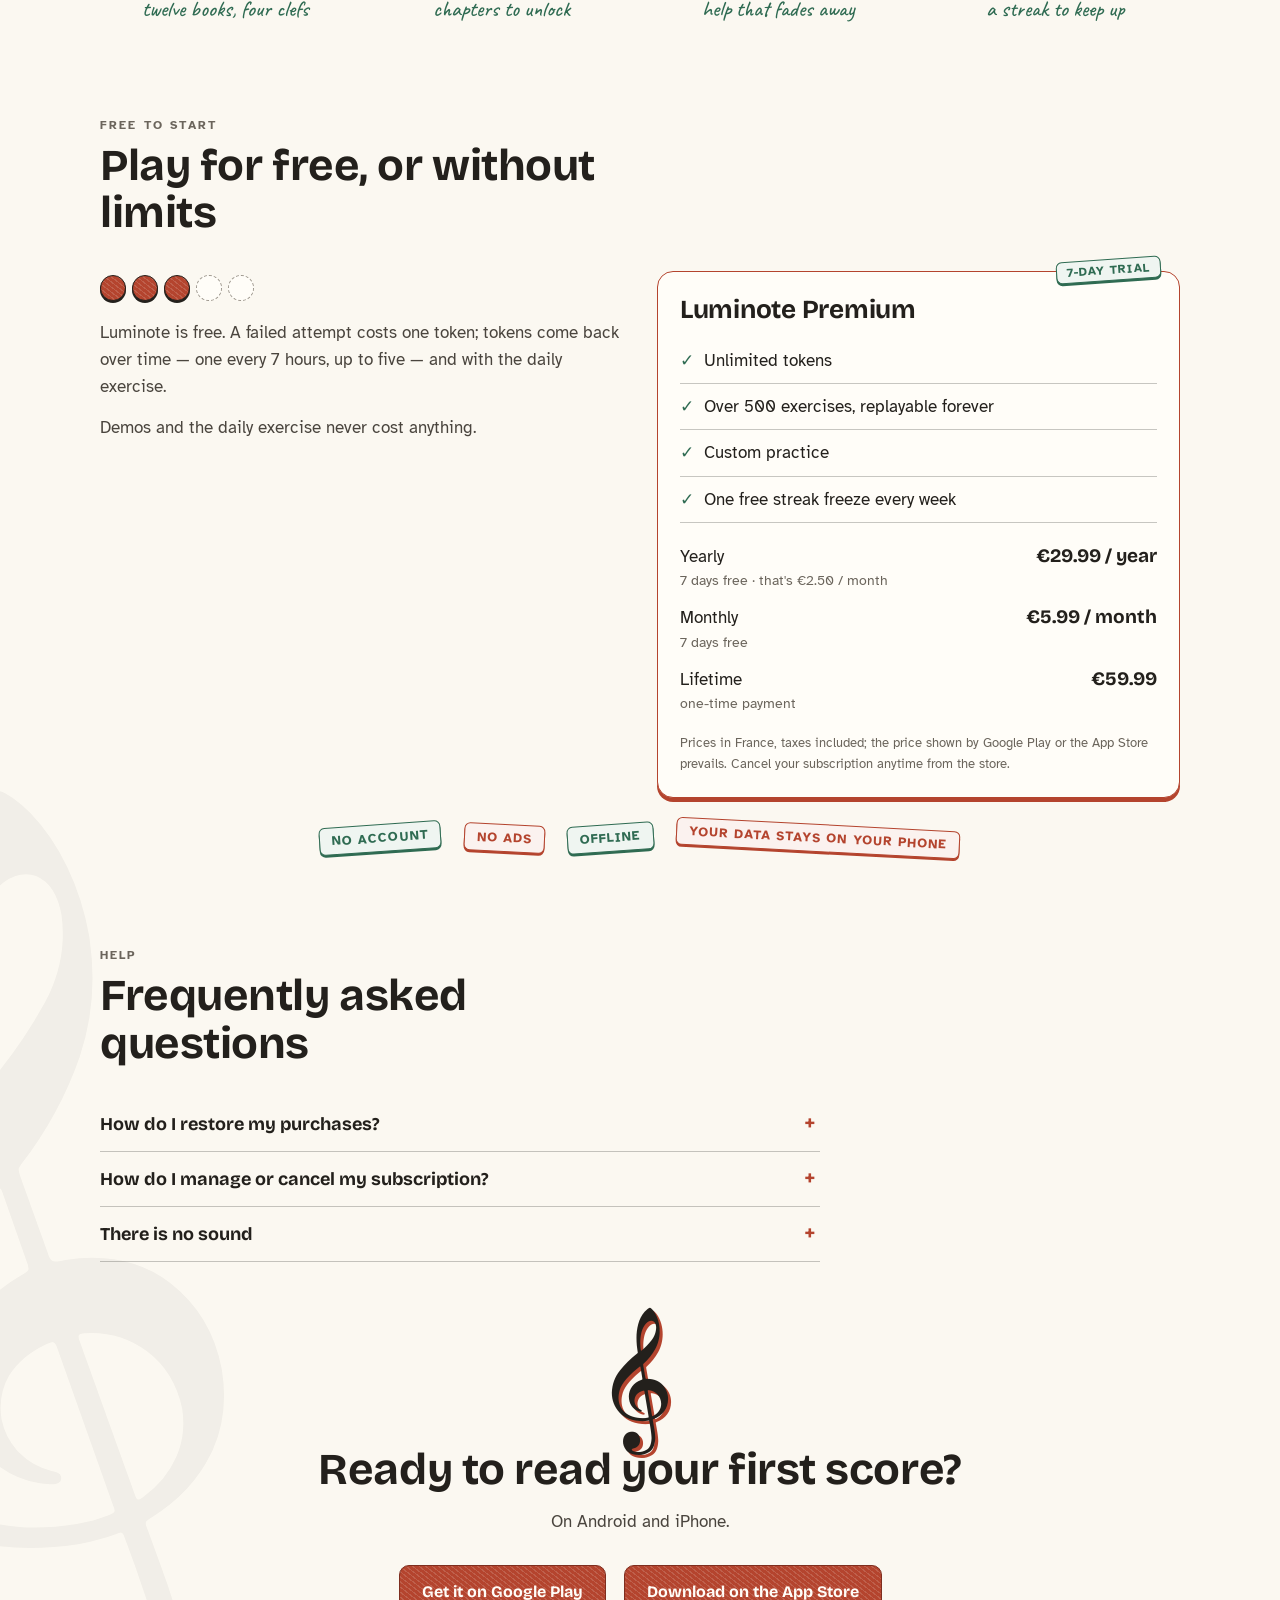
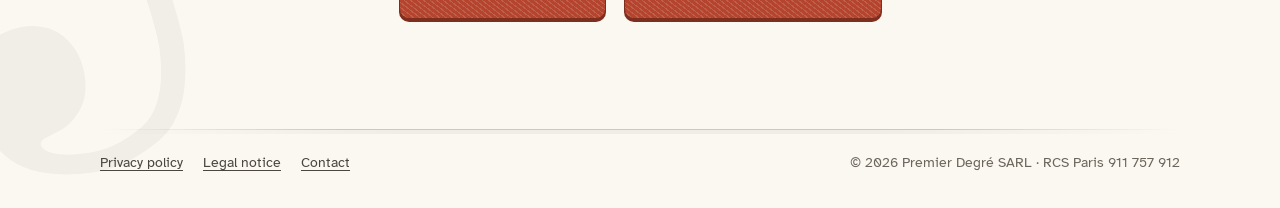
==== commit b1eb2e18: "Site : bouton App Store avec le lien direct (accueil et bandeau final, plus de « bientôt ») et court" ====
--- a/index.html
+++ b/index.html
@@ -4,7 +4,7 @@
 <meta charset="utf-8">
 <meta name="viewport" content="width=device-width, initial-scale=1">
 <title>Luminote — La lecture de notes, en jouant</title>
-<meta name="description" content="Luminote apprend à lire la musique : les notes et les rythmes, ensemble, sur de vraies partitions. 12 livres, plus de 500 exercices, quatre clés. Gratuit pour commencer, sans compte, sans publicité. Sur Google Play, bientôt sur l'App Store.">
+<meta name="description" content="Luminote apprend à lire la musique : les notes et les rythmes, ensemble, sur de vraies partitions. 12 livres, plus de 500 exercices, quatre clés. Gratuit pour commencer, sans compte, sans publicité. Sur Google Play et l'App Store.">
 <meta property="og:title" content="Luminote — La lecture de notes, en jouant">
 <meta property="og:description" content="Une méthode complète pour apprendre à lire la musique.">
 <meta property="og:image" content="https://luminote-app.com/assets/img/og.png">
@@ -70,20 +70,15 @@
               Google Play
             </span>
           </a>
-          <span class="btn btn-bientot" aria-disabled="true">
+          <a class="btn btn-store" href="https://apps.apple.com/app/id6814822558">
             <svg width="18" height="22" viewBox="0 0 17 20" fill="currentColor" aria-hidden="true"><path d="M14.1 10.6c0-2.6 2.1-3.8 2.2-3.9-1.2-1.8-3.1-2-3.7-2-1.6-.2-3.1.9-3.9.9-.8 0-2-.9-3.4-.9C3.6 4.8 2 5.8 1.1 7.4c-1.8 3.2-.5 7.9 1.3 10.5.9 1.3 1.9 2.7 3.2 2.6 1.3-.1 1.8-.8 3.3-.8 1.6 0 2 .8 3.4.8 1.4 0 2.3-1.3 3.1-2.6 1-1.5 1.4-2.9 1.4-3-.1 0-2.7-1-2.7-4.3ZM11.5 3c.7-.9 1.2-2 1-3.2-1 0-2.3.7-3 1.6-.7.8-1.3 2-1.1 3.1 1.2.1 2.3-.6 3.1-1.5Z"/></svg>
             <span class="lignes">
-              <small class="L fr" lang="fr">Bientôt sur</small>
-              <small class="L en" lang="en">Coming to</small>
-              <small class="L es" lang="es">Próximamente en</small>
+              <small class="L fr" lang="fr">Télécharger dans</small>
+              <small class="L en" lang="en">Download on the</small>
+              <small class="L es" lang="es">Descargar en</small>
               App Store
             </span>
-            <span class="tampon discret">
-              <span class="L fr" lang="fr">bientôt</span>
-              <span class="L en" lang="en">soon</span>
-              <span class="L es" lang="es">pronto</span>
-            </span>
-          </span>
+          </a>
         </div>
         <ul class="reassurance">
           <li><span class="L fr" lang="fr">Gratuit pour commencer</span><span class="L en" lang="en">Free to start</span><span class="L es" lang="es">Gratis para empezar</span></li>
@@ -227,6 +222,58 @@
       </div>
     </section>
 
+    <!-- ═══ Questions fréquentes (05/11) ═══ -->
+    <section aria-labelledby="t-faq">
+      <span class="libelle">
+        <span class="L fr" lang="fr">Aide</span>
+        <span class="L en" lang="en">Help</span>
+        <span class="L es" lang="es">Ayuda</span>
+      </span>
+      <h2 class="titre-section" id="t-faq">
+        <span class="L fr" lang="fr">Questions fréquentes</span>
+        <span class="L en" lang="en">Frequently asked questions</span>
+        <span class="L es" lang="es">Preguntas frecuentes</span>
+      </h2>
+      <div class="faq">
+        <details>
+          <summary>
+            <span class="L fr" lang="fr">Comment restaurer mes achats&nbsp;?</span>
+            <span class="L en" lang="en">How do I restore my purchases?</span>
+            <span class="L es" lang="es">¿Cómo restauro mis compras?</span>
+          </summary>
+          <p>
+            <span class="L fr" lang="fr">Dans l'app, Réglages › Restaurer mes achats. Le téléphone doit être connecté au même compte Google ou Apple que lors de l'achat.</span>
+            <span class="L en" lang="en">In the app, Settings › Restore purchases. The phone must be signed in to the same Google or Apple account used for the purchase.</span>
+            <span class="L es" lang="es">En la app, Ajustes › Restaurar compras. El teléfono debe usar la misma cuenta de Google o Apple que en la compra.</span>
+          </p>
+        </details>
+        <details>
+          <summary>
+            <span class="L fr" lang="fr">Comment gérer ou résilier mon abonnement&nbsp;?</span>
+            <span class="L en" lang="en">How do I manage or cancel my subscription?</span>
+            <span class="L es" lang="es">¿Cómo gestiono o cancelo mi suscripción?</span>
+          </summary>
+          <p>
+            <span class="L fr" lang="fr">Dans l'app, Réglages › Mon abonnement. Sur Android, aussi dans Google Play › Paiements et abonnements › Abonnements. Sur iPhone, dans Réglages › votre nom › Abonnements. La résiliation prend effet à la fin de la période en cours.</span>
+            <span class="L en" lang="en">In the app, Settings › My subscription. On Android, also in Google Play › Payments &amp; subscriptions › Subscriptions. On iPhone, in Settings › your name › Subscriptions. Cancellation takes effect at the end of the current period.</span>
+            <span class="L es" lang="es">En la app, Ajustes › Mi suscripción. En Android, también en Google Play › Pagos y suscripciones › Suscripciones. En iPhone, en Ajustes › tu nombre › Suscripciones. La cancelación se aplica al final del periodo en curso.</span>
+          </p>
+        </details>
+        <details>
+          <summary>
+            <span class="L fr" lang="fr">Il n'y a pas de son</span>
+            <span class="L en" lang="en">There is no sound</span>
+            <span class="L es" lang="es">No hay sonido</span>
+          </summary>
+          <p>
+            <span class="L fr" lang="fr">Vérifier le volume du téléphone et la sortie audio (écouteurs, enceinte Bluetooth). Si le son ne revient pas, fermer complètement l'app puis la rouvrir. Avec des écouteurs Bluetooth, Réglages › Étalonnage du rythme corrige le léger retard du son.</span>
+            <span class="L en" lang="en">Check the phone volume and the audio output (headphones, Bluetooth speaker). If the sound does not come back, fully close the app and open it again. With Bluetooth headphones, Settings › Rhythm calibration fixes the slight sound delay.</span>
+            <span class="L es" lang="es">Comprobar el volumen del teléfono y la salida de audio (auriculares, altavoz Bluetooth). Si el sonido no vuelve, cerrar la app por completo y abrirla de nuevo. Con auriculares Bluetooth, Ajustes › Calibración del ritmo corrige el ligero retraso del sonido.</span>
+          </p>
+        </details>
+      </div>
+    </section>
+
     <!-- ═══ Bandeau final ═══ -->
     <section class="final">
       <span class="clef" aria-hidden="true">&#xE050;</span>
@@ -236,15 +283,20 @@
         <span class="L es" lang="es">¿Listo para leer tu primera partitura?</span>
       </h2>
       <p class="chapo">
-        <span class="L fr" lang="fr">Sur Android dès maintenant, bientôt sur iPhone et iPad.</span>
-        <span class="L en" lang="en">On Android now, coming soon to iPhone and iPad.</span>
-        <span class="L es" lang="es">En Android desde ya, pronto en iPhone y iPad.</span>
+        <span class="L fr" lang="fr">Sur Android et iPhone.</span>
+        <span class="L en" lang="en">On Android and iPhone.</span>
+        <span class="L es" lang="es">En Android y iPhone.</span>
       </p>
       <div class="ctas">
         <a class="btn btn-store" href="https://play.google.com/store/apps/details?id=fr.premierdegre.solfege">
           <span class="L fr" lang="fr">Télécharger sur Google Play</span>
           <span class="L en" lang="en">Get it on Google Play</span>
           <span class="L es" lang="es">Descargar en Google Play</span>
+        </a>
+        <a class="btn btn-store" href="https://apps.apple.com/app/id6814822558">
+          <span class="L fr" lang="fr">Télécharger dans l'App Store</span>
+          <span class="L en" lang="en">Download on the App Store</span>
+          <span class="L es" lang="es">Descargar en la App Store</span>
         </a>
       </div>
     </section>
--- a/assets/site.css
+++ b/assets/site.css
@@ -209,6 +209,18 @@
 .engagements .tampon { font-size: 13px; padding: 5px 12px; }
 .engagements .tampon:nth-child(even) { transform: rotate(3deg); }
 
+/* ── Questions fréquentes (05/11) ── */
+.faq { max-width: 720px; margin-top: 30px; }
+.faq details { border-bottom: .75px solid rgba(35, 32, 28, .25); }
+.faq summary {
+  list-style: none; cursor: pointer; padding: 16px 30px 16px 0; position: relative;
+  font: 700 18px var(--fonte-titres); color: var(--encre);
+}
+.faq summary::-webkit-details-marker { display: none; }
+.faq summary::after { content: '+'; position: absolute; right: 4px; top: 13px; font-size: 22px; color: var(--terracotta); }
+.faq details[open] summary::after { content: '−'; }
+.faq details p { margin: 0 0 18px; color: var(--encre-douce); }
+
 /* ── Bandeau final ── */
 .final { text-align: center; padding-bottom: 20px; }
 .final .clef { display: block; font: 400 84px/1 Bravura, serif; color: var(--encre); text-shadow: 3px 3px 0 var(--terracotta); margin-bottom: 4px; }
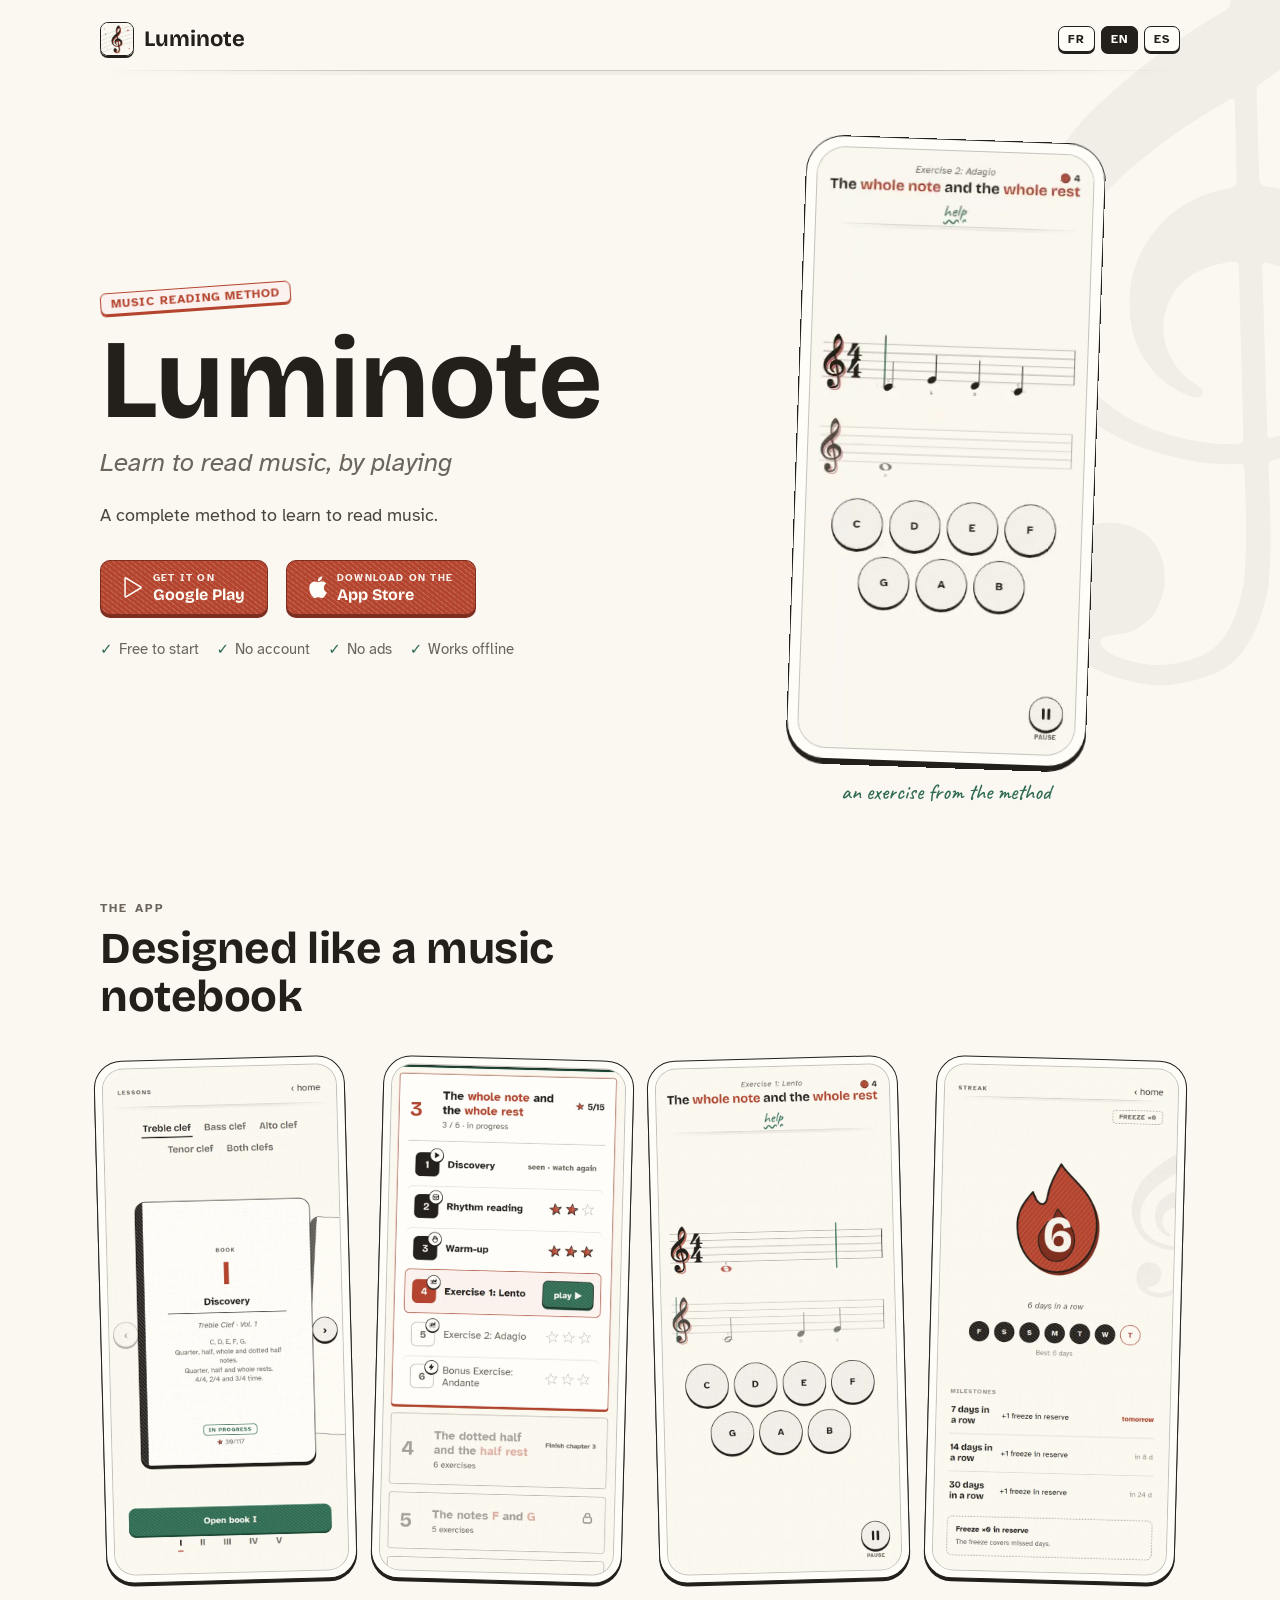
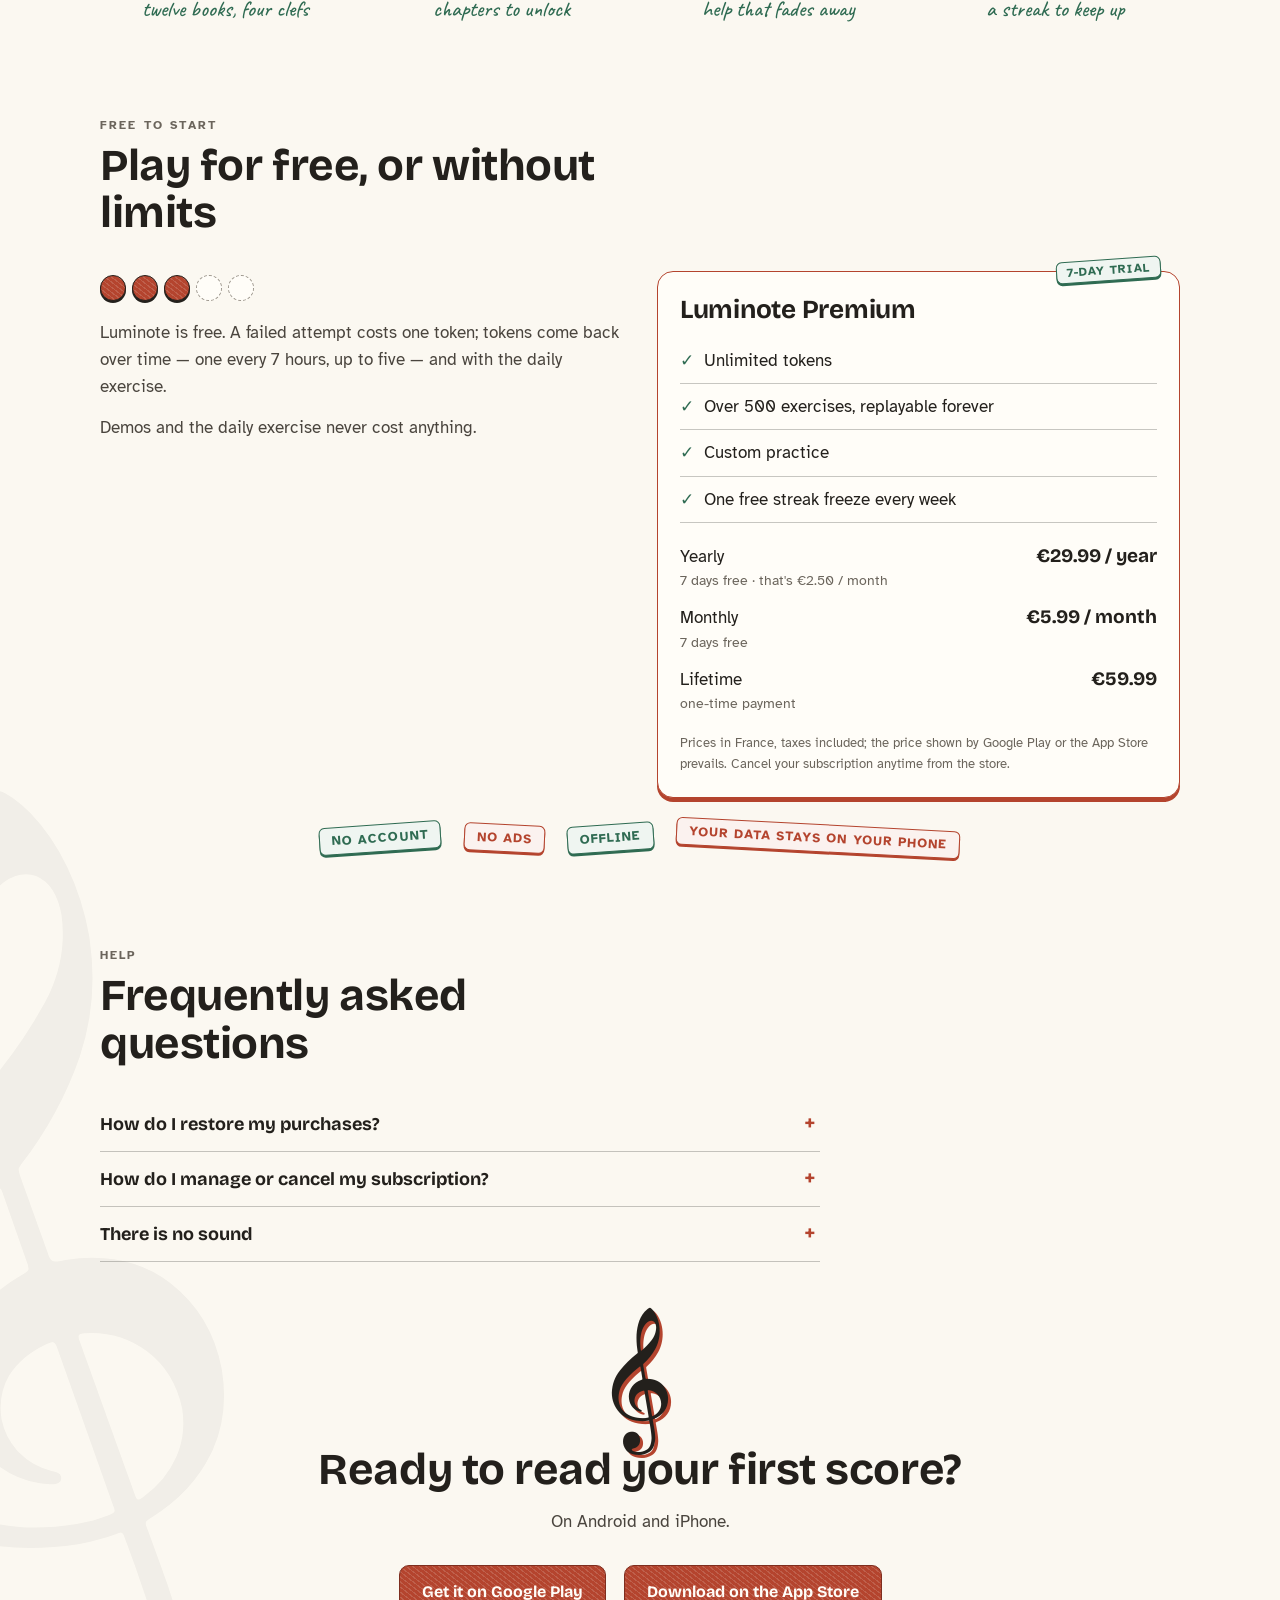
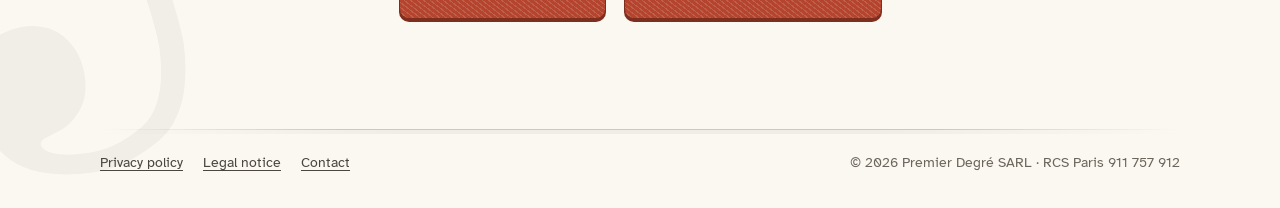
==== commit 2e49bc5d: "Site : captures refaites avec le nouveau design de la bibliothèque et du livre, en fr, en et es (cha" ====
--- a/index.html
+++ b/index.html
@@ -91,7 +91,11 @@
       <figure style="margin:0">
         <div class="tel">
           <div class="ecran">
-            <video src="assets/img/jeu.mp4" poster="assets/img/jeu-poster.webp" muted autoplay loop playsinline disablepictureinpicture
+            <video class="L fr" src="assets/img/jeu-fr.mp4" poster="assets/img/jeu-poster-fr.webp" muted autoplay loop playsinline disablepictureinpicture
+                   width="390" height="844" aria-label="Luminote"></video>
+            <video class="L en" src="assets/img/jeu-en.mp4" poster="assets/img/jeu-poster-en.webp" muted autoplay loop playsinline disablepictureinpicture
+                   width="390" height="844" aria-label="Luminote"></video>
+            <video class="L es" src="assets/img/jeu-es.mp4" poster="assets/img/jeu-poster-es.webp" muted autoplay loop playsinline disablepictureinpicture
                    width="390" height="844" aria-label="Luminote"></video>
           </div>
         </div>
@@ -117,7 +121,9 @@
       </h2>
       <div class="ecrans">
         <figure>
-          <div class="tel"><div class="ecran"><img src="assets/img/ecran-lecons.webp" width="600" height="1298" alt="" loading="lazy"></div></div>
+          <div class="tel"><div class="ecran"><img class="L fr" src="assets/img/ecran-lecons-fr.webp" width="600" height="1298" alt="" loading="lazy">
+<img class="L en" src="assets/img/ecran-lecons-en.webp" width="600" height="1298" alt="" loading="lazy">
+<img class="L es" src="assets/img/ecran-lecons-es.webp" width="600" height="1298" alt="" loading="lazy"></div></div>
           <figcaption class="manuscrit">
             <span class="L fr" lang="fr">douze livres, quatre clés</span>
             <span class="L en" lang="en">twelve books, four clefs</span>
@@ -125,7 +131,9 @@
           </figcaption>
         </figure>
         <figure>
-          <div class="tel"><div class="ecran"><img src="assets/img/ecran-sommaire.webp" width="600" height="1298" alt="" loading="lazy"></div></div>
+          <div class="tel"><div class="ecran"><img class="L fr" src="assets/img/ecran-sommaire-fr.webp" width="600" height="1298" alt="" loading="lazy">
+<img class="L en" src="assets/img/ecran-sommaire-en.webp" width="600" height="1298" alt="" loading="lazy">
+<img class="L es" src="assets/img/ecran-sommaire-es.webp" width="600" height="1298" alt="" loading="lazy"></div></div>
           <figcaption class="manuscrit">
             <span class="L fr" lang="fr">des chapitres à débloquer</span>
             <span class="L en" lang="en">chapters to unlock</span>
@@ -133,7 +141,9 @@
           </figcaption>
         </figure>
         <figure>
-          <div class="tel"><div class="ecran"><img src="assets/img/ecran-jeu.webp" width="600" height="1298" alt="" loading="lazy"></div></div>
+          <div class="tel"><div class="ecran"><img class="L fr" src="assets/img/ecran-jeu-fr.webp" width="600" height="1298" alt="" loading="lazy">
+<img class="L en" src="assets/img/ecran-jeu-en.webp" width="600" height="1298" alt="" loading="lazy">
+<img class="L es" src="assets/img/ecran-jeu-es.webp" width="600" height="1298" alt="" loading="lazy"></div></div>
           <figcaption class="manuscrit">
             <span class="L fr" lang="fr">l'aide qui s'efface</span>
             <span class="L en" lang="en">help that fades away</span>
@@ -141,7 +151,9 @@
           </figcaption>
         </figure>
         <figure>
-          <div class="tel"><div class="ecran"><img src="assets/img/ecran-serie.webp" width="600" height="1298" alt="" loading="lazy"></div></div>
+          <div class="tel"><div class="ecran"><img class="L fr" src="assets/img/ecran-serie-fr.webp" width="600" height="1298" alt="" loading="lazy">
+<img class="L en" src="assets/img/ecran-serie-en.webp" width="600" height="1298" alt="" loading="lazy">
+<img class="L es" src="assets/img/ecran-serie-es.webp" width="600" height="1298" alt="" loading="lazy"></div></div>
           <figcaption class="manuscrit">
             <span class="L fr" lang="fr">une série à entretenir</span>
             <span class="L en" lang="en">a streak to keep up</span>
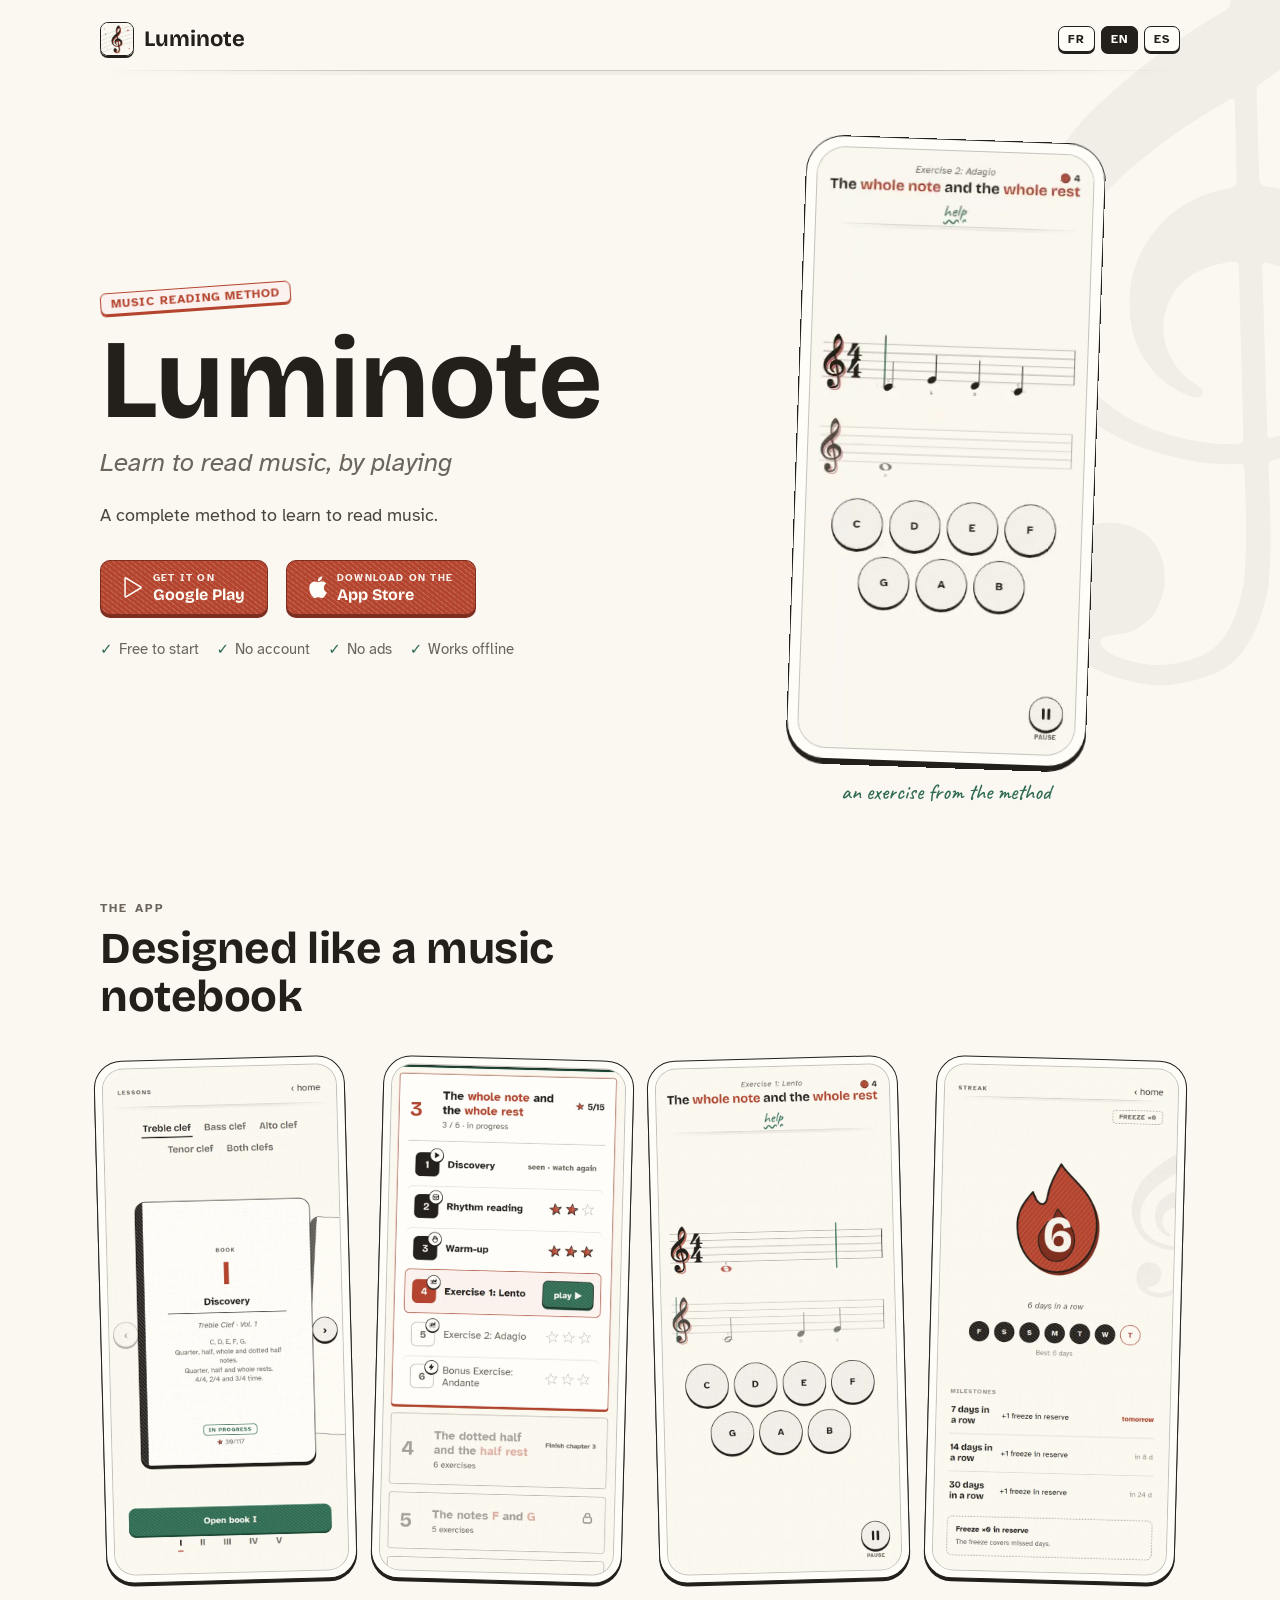
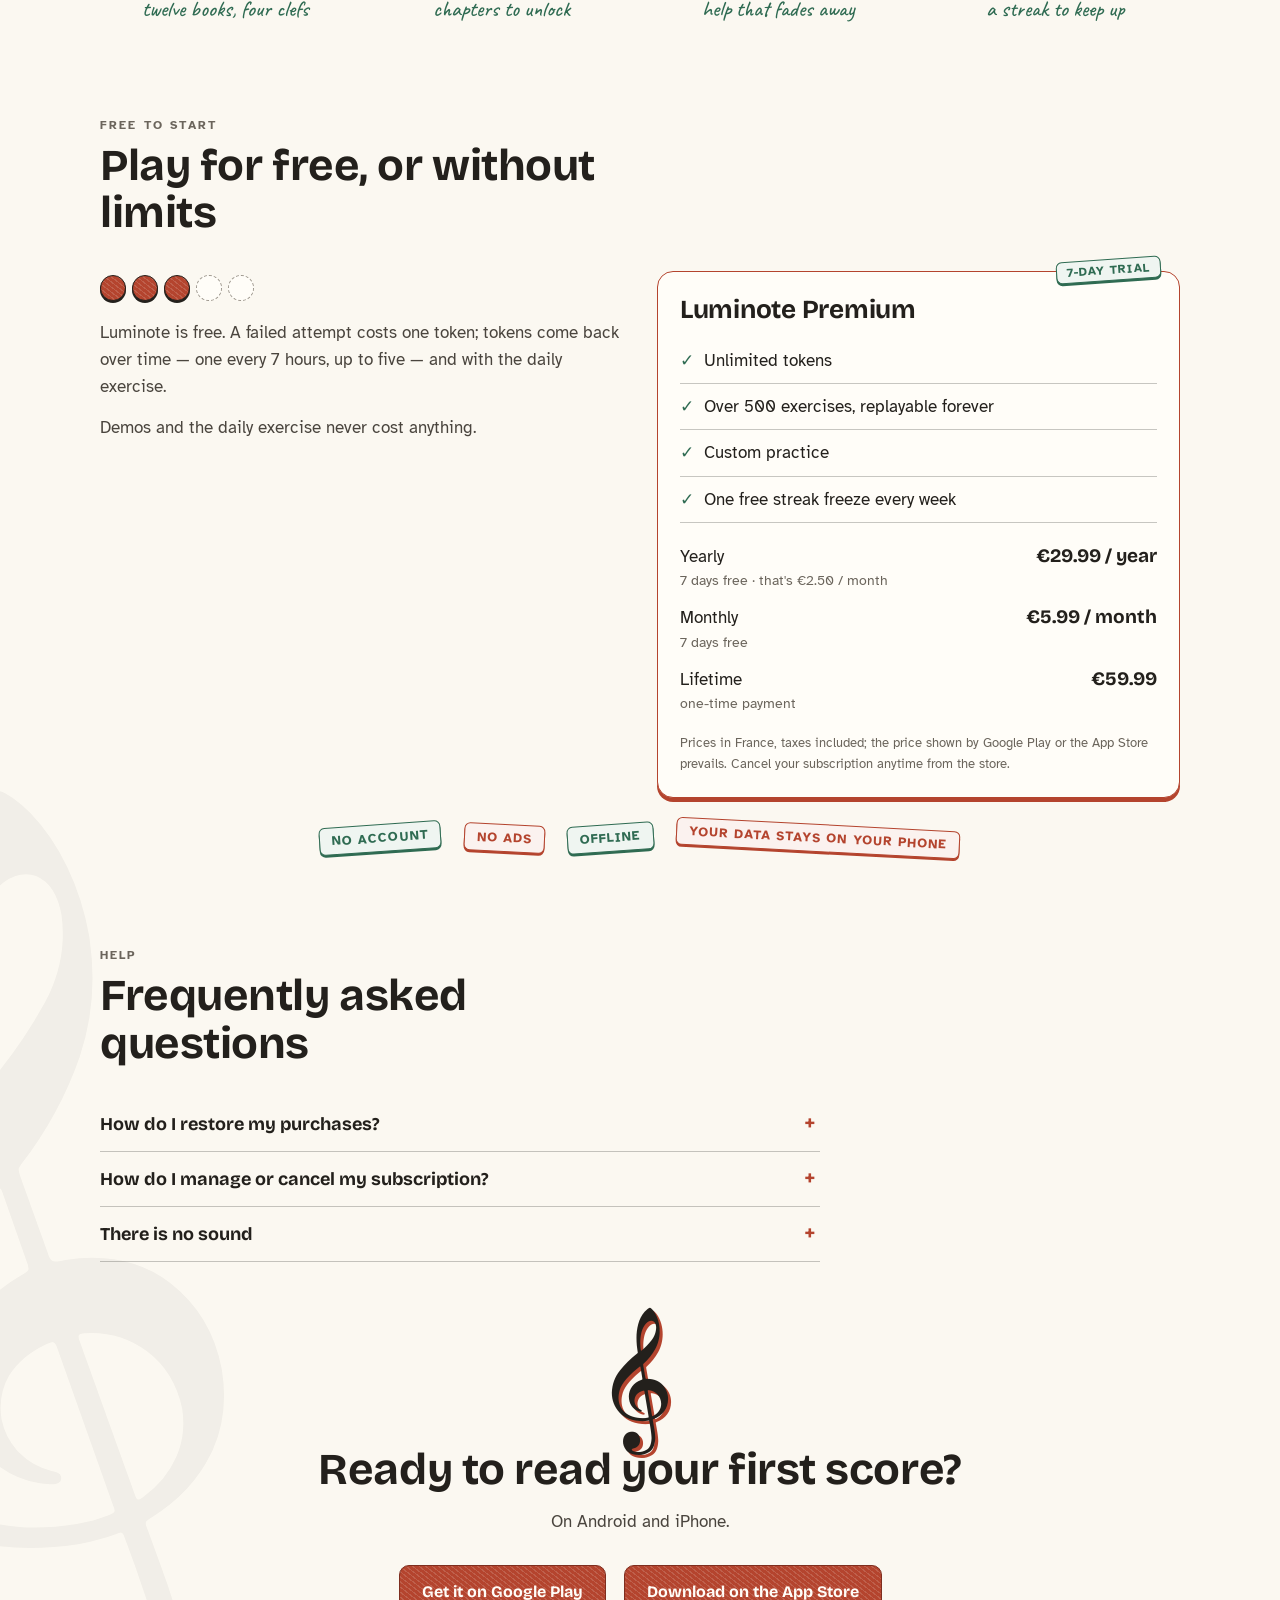
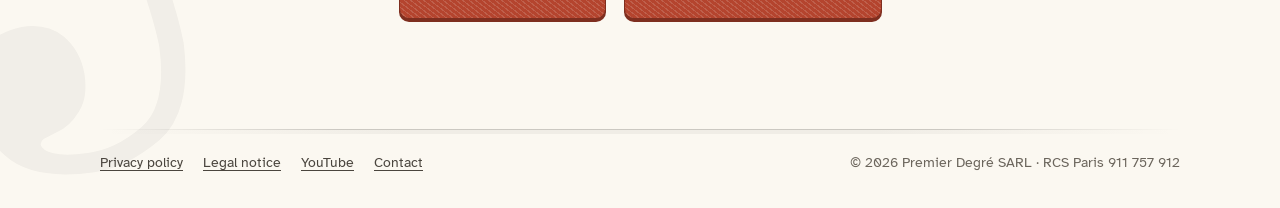
==== commit e937e23d: "Site : lien vers la chaîne YouTube Luminote dans le pied de page des trois pages (05/11, demande de " ====
--- a/index.html
+++ b/index.html
@@ -328,6 +328,7 @@
           <span class="L en" lang="en">Legal notice</span>
           <span class="L es" lang="es">Aviso legal</span>
         </a>
+        <a href="https://www.youtube.com/channel/UCDqkWlTgruHlAacoFFROLLQ" target="_blank" rel="noopener">YouTube</a>
         <a href="mailto:premierdegrepro@gmail.com">Contact</a>
       </nav>
       <p>© 2026 Premier Degré SARL · RCS Paris 911 757 912</p>
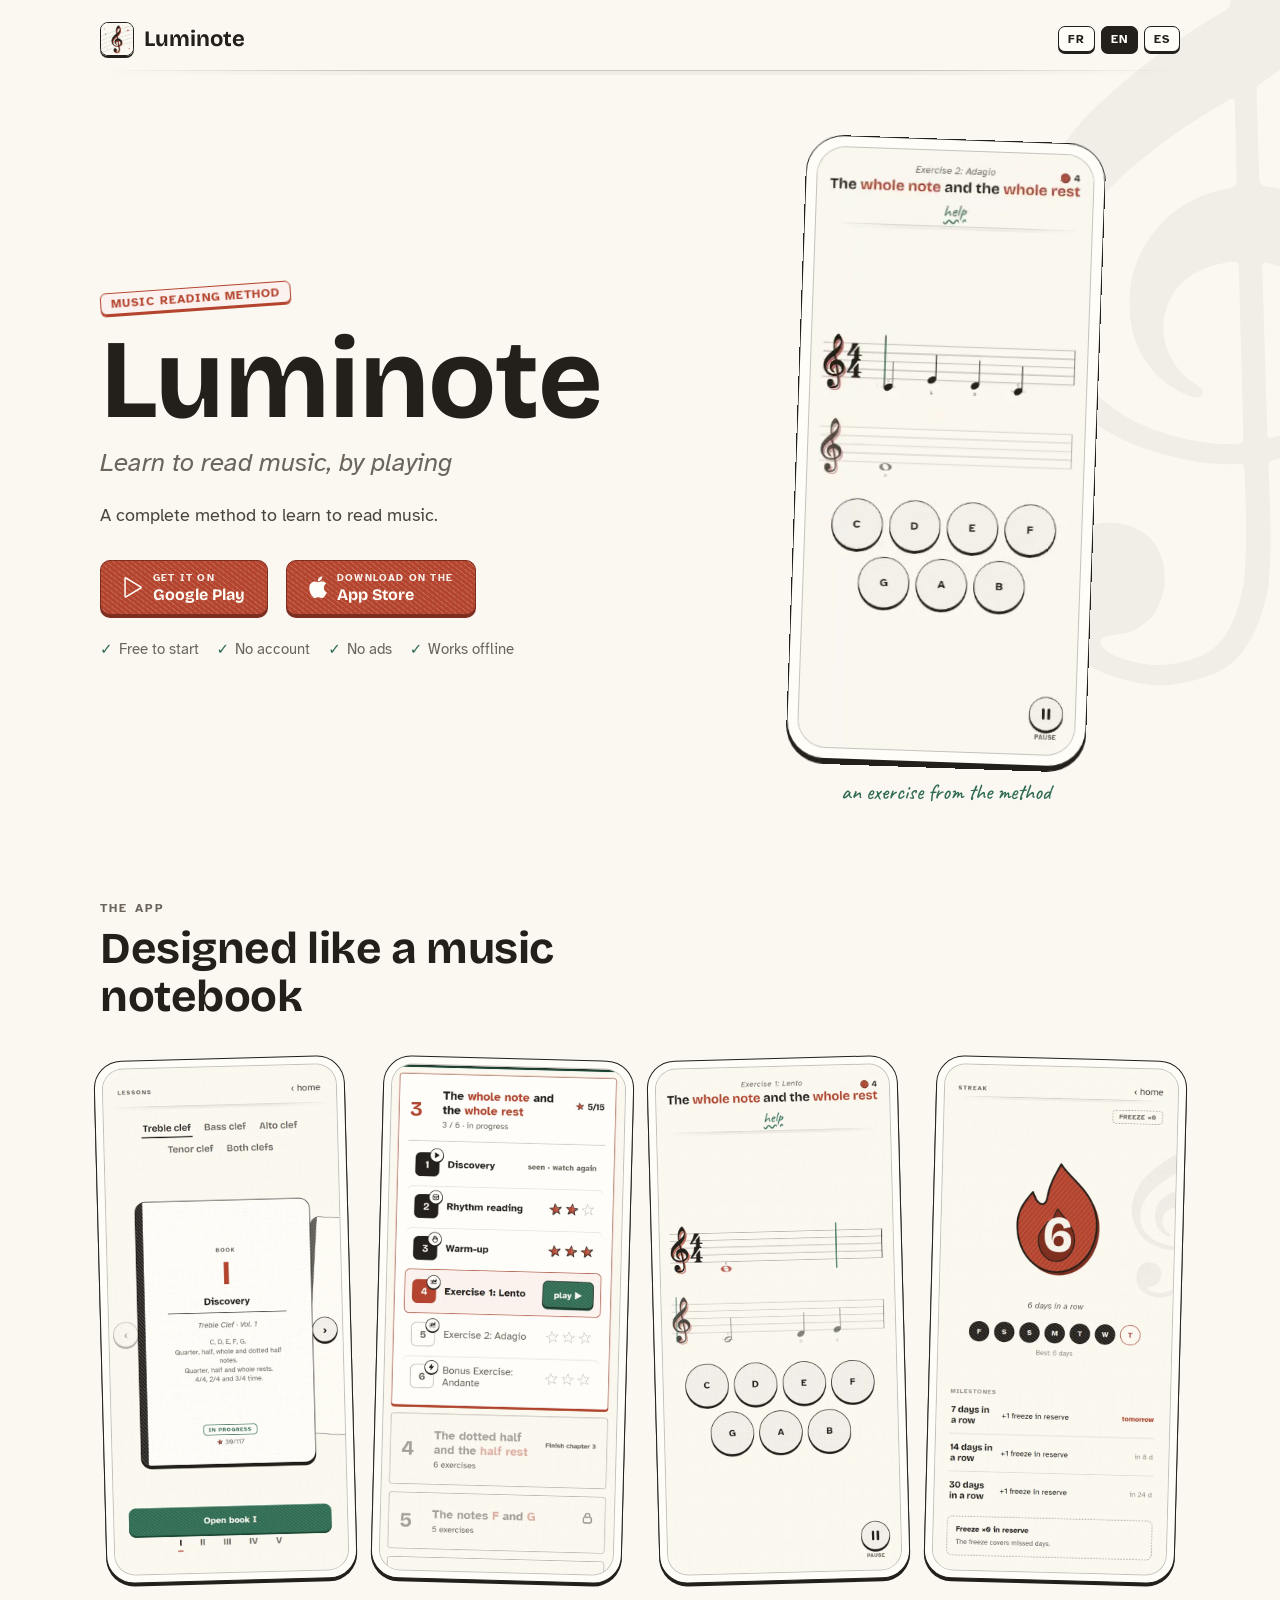
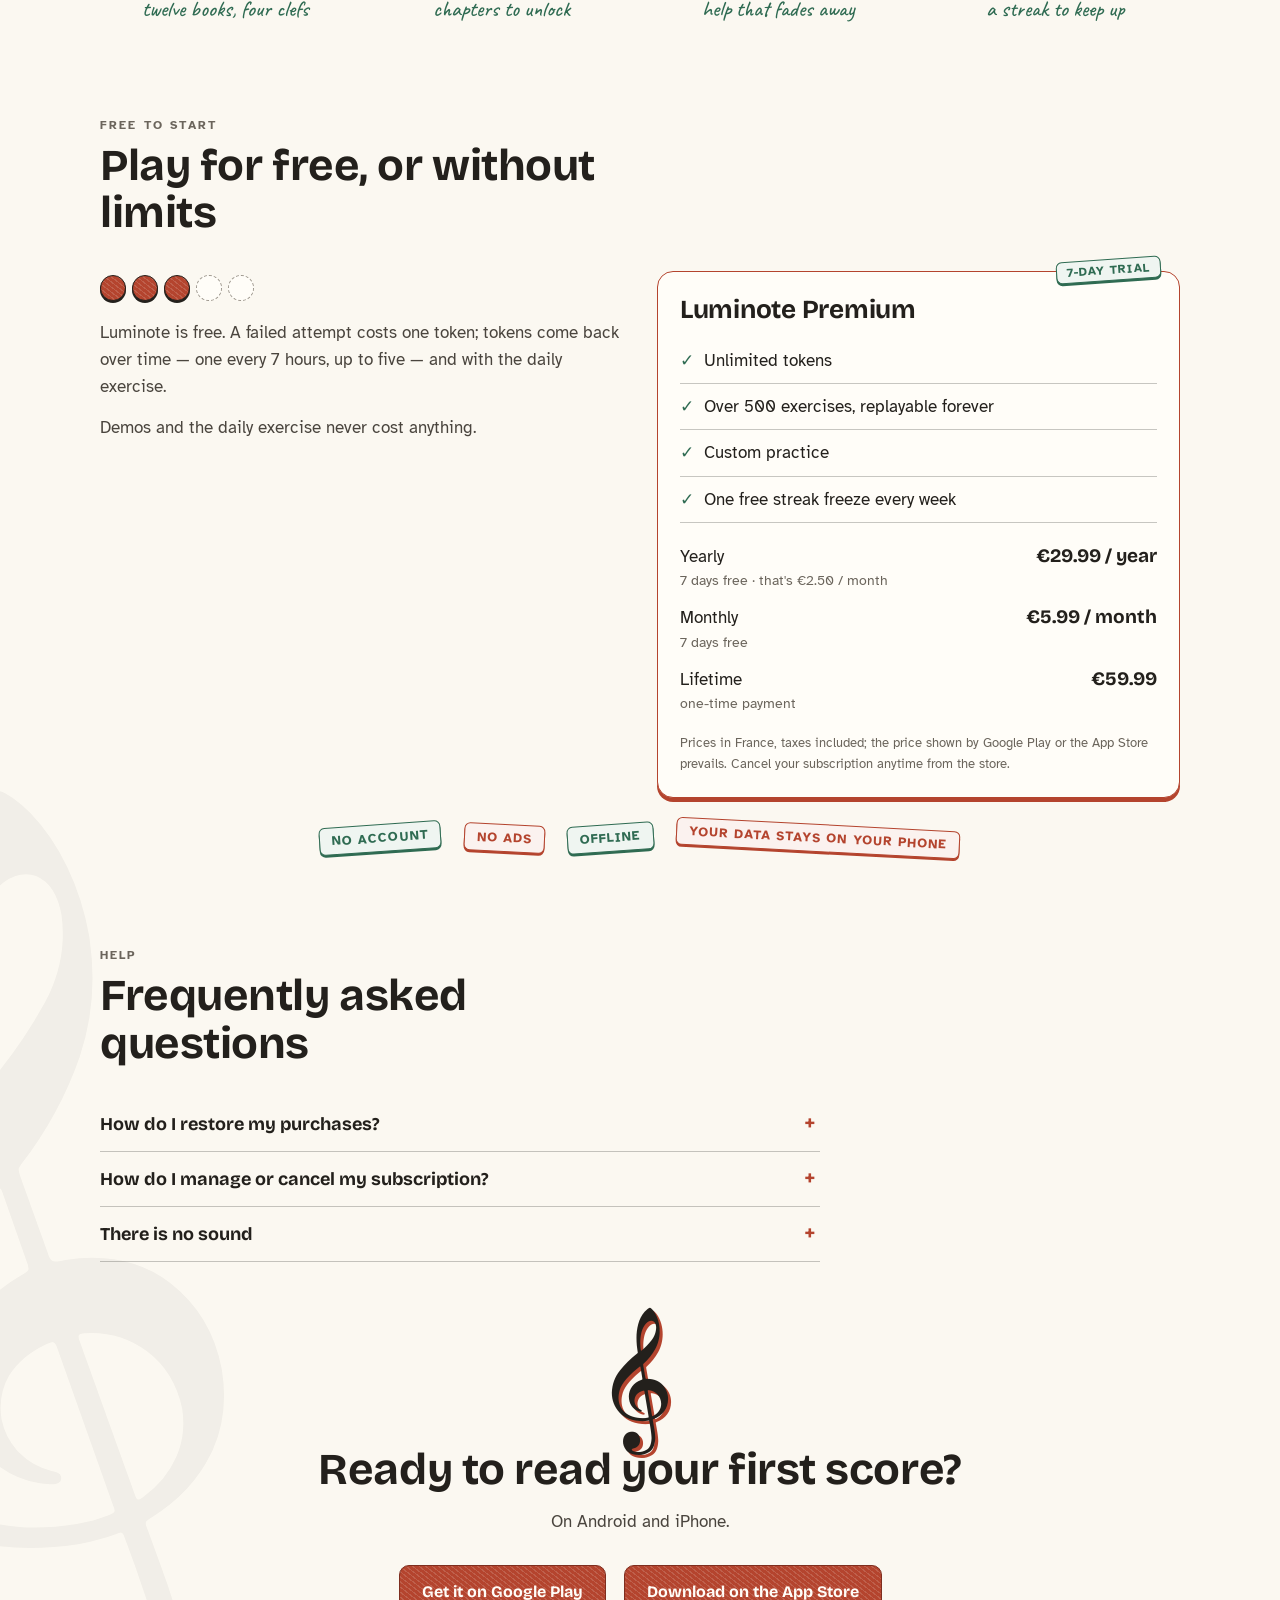
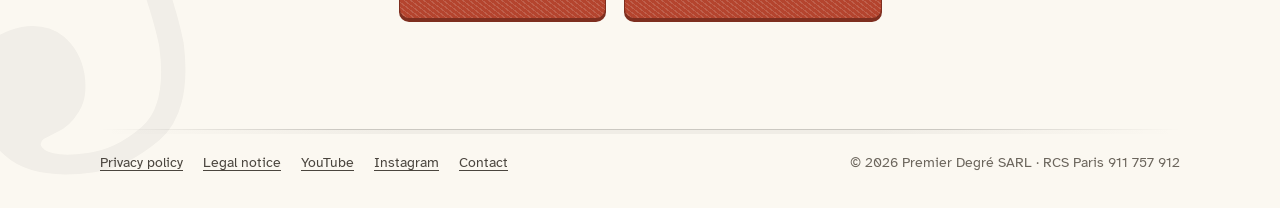
==== commit 539a5696: "Site : lien vers le compte Instagram Luminote dans le pied de page des trois pages (05/11, demande d" ====
--- a/index.html
+++ b/index.html
@@ -329,6 +329,7 @@
           <span class="L es" lang="es">Aviso legal</span>
         </a>
         <a href="https://www.youtube.com/channel/UCDqkWlTgruHlAacoFFROLLQ" target="_blank" rel="noopener">YouTube</a>
+        <a href="https://www.instagram.com/luminote_app/" target="_blank" rel="noopener">Instagram</a>
         <a href="mailto:premierdegrepro@gmail.com">Contact</a>
       </nav>
       <p>© 2026 Premier Degré SARL · RCS Paris 911 757 912</p>
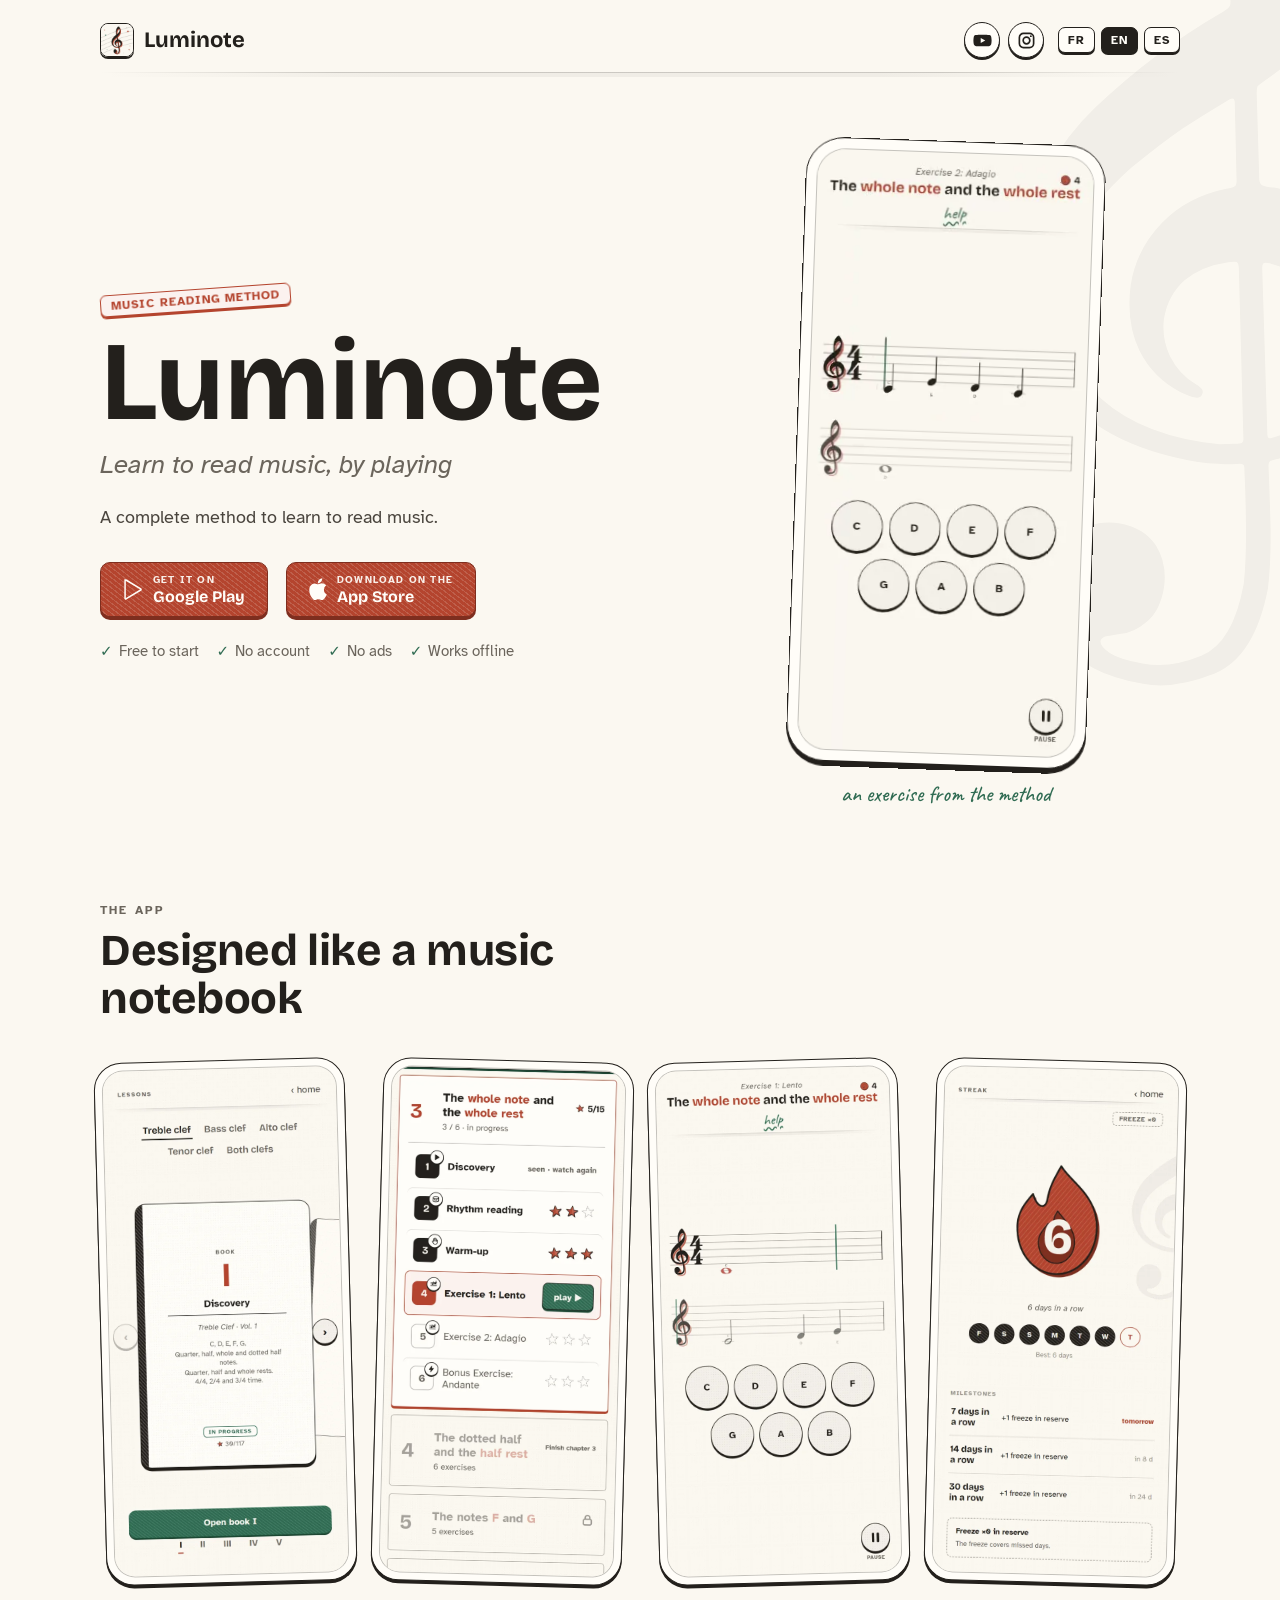
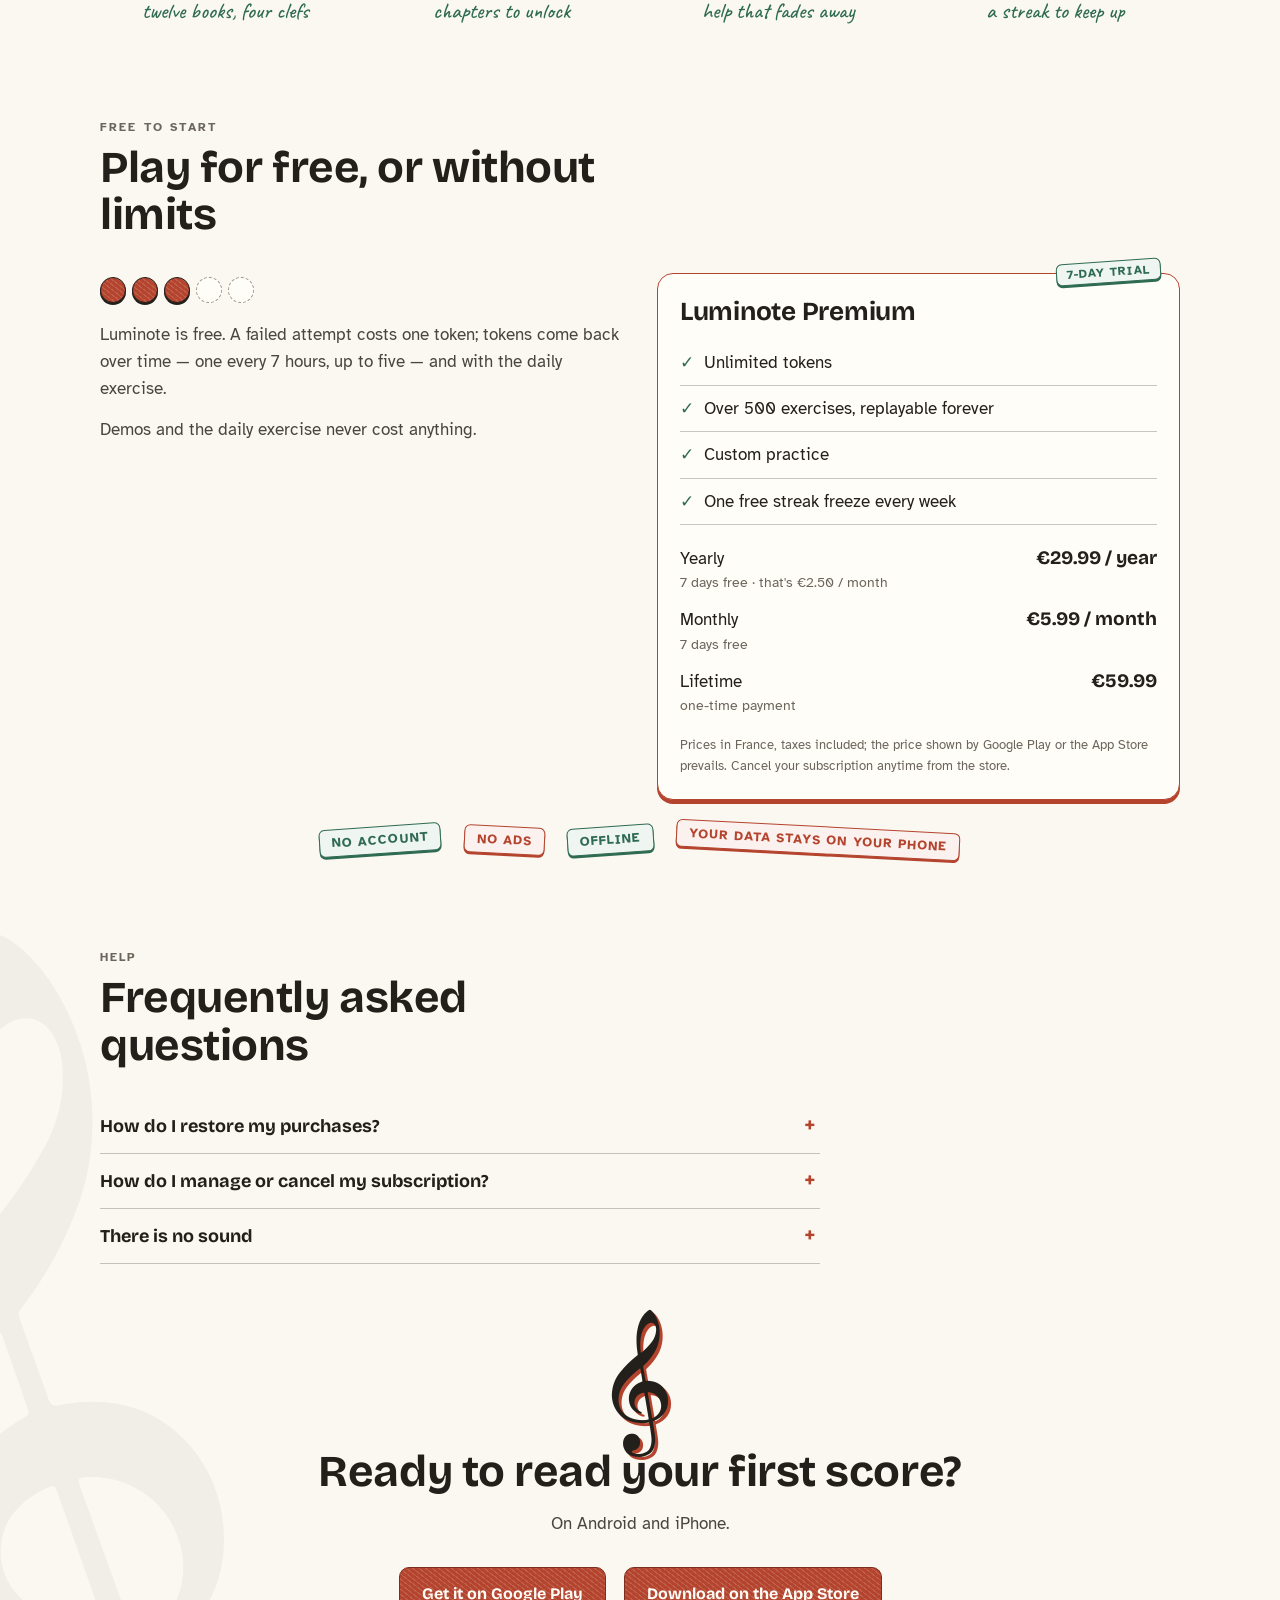
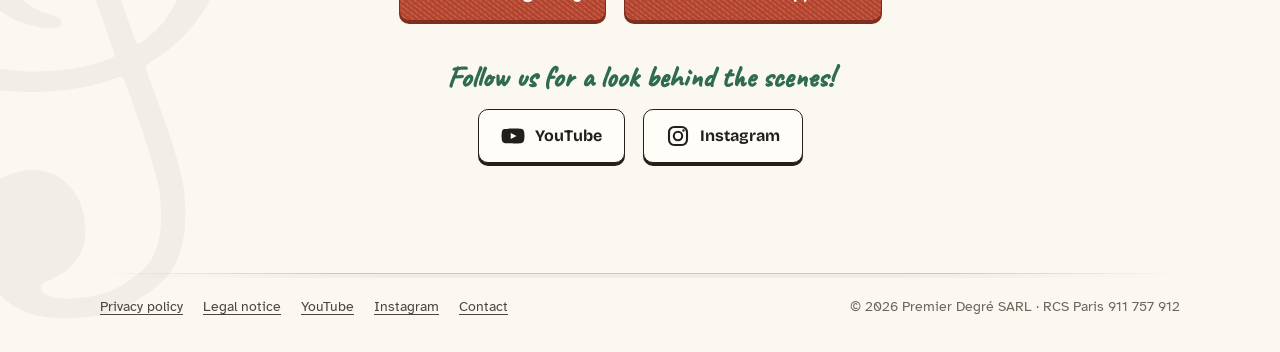
==== commit e1ce26c4: "Site : YouTube et Instagram plus visibles (05/11, demande de Nestor) Boutons ronds YouTube et Instag" ====
--- a/index.html
+++ b/index.html
@@ -32,10 +32,16 @@
       <img src="assets/img/icon-192.png" alt="" width="34" height="34">
       Luminote
     </a>
-    <div class="lang-switch" role="group" aria-label="Langue / Language / Idioma">
+    <div class="entete-droite">
+      <nav class="reseaux" aria-label="Réseaux / Social / Redes">
+        <a class="reseau" href="https://www.youtube.com/channel/UCDqkWlTgruHlAacoFFROLLQ" target="_blank" rel="noopener" aria-label="YouTube" title="YouTube"><svg viewBox="0 0 24 24" aria-hidden="true"><path fill="currentColor" fill-rule="evenodd" d="M23 7.2a3 3 0 0 0-2.1-2.1C19 4.6 12 4.6 12 4.6s-7 0-8.9.5A3 3 0 0 0 1 7.2 31 31 0 0 0 .5 12 31 31 0 0 0 1 16.8a3 3 0 0 0 2.1 2.1c1.9.5 8.9.5 8.9.5s7 0 8.9-.5a3 3 0 0 0 2.1-2.1 31 31 0 0 0 .5-4.8 31 31 0 0 0-.5-4.8zM9.75 15.02V8.98L15.5 12z"/></svg></a>
+        <a class="reseau" href="https://www.instagram.com/luminote_app/" target="_blank" rel="noopener" aria-label="Instagram" title="Instagram"><svg viewBox="0 0 24 24" aria-hidden="true" fill="none" stroke="currentColor" stroke-width="2.1"><rect x="3" y="3" width="18" height="18" rx="5.2"/><circle cx="12" cy="12" r="4.2"/><circle cx="17.5" cy="6.5" r="1.2" fill="currentColor" stroke="none"/></svg></a>
+      </nav>
+      <div class="lang-switch" role="group" aria-label="Langue / Language / Idioma">
       <button type="button" data-lang="fr" aria-pressed="true" lang="fr">FR</button>
       <button type="button" data-lang="en" aria-pressed="false" lang="en">EN</button>
       <button type="button" data-lang="es" aria-pressed="false" lang="es">ES</button>
+    </div>
     </div>
   </header>
   <div class="filet"></div>
@@ -311,6 +317,17 @@
           <span class="L es" lang="es">Descargar en la App Store</span>
         </a>
       </div>
+      <div class="suivre">
+        <p class="suivre-titre">
+          <span class="L fr" lang="fr">Suis-nous, on y montre les coulisses&nbsp;!</span>
+          <span class="L en" lang="en">Follow us for a look behind the scenes!</span>
+          <span class="L es" lang="es">¡Síguenos y descubre lo que hay detrás!</span>
+        </p>
+        <div class="ctas">
+          <a class="btn btn-reseau" href="https://www.youtube.com/channel/UCDqkWlTgruHlAacoFFROLLQ" target="_blank" rel="noopener"><svg viewBox="0 0 24 24" aria-hidden="true"><path fill="currentColor" fill-rule="evenodd" d="M23 7.2a3 3 0 0 0-2.1-2.1C19 4.6 12 4.6 12 4.6s-7 0-8.9.5A3 3 0 0 0 1 7.2 31 31 0 0 0 .5 12 31 31 0 0 0 1 16.8a3 3 0 0 0 2.1 2.1c1.9.5 8.9.5 8.9.5s7 0 8.9-.5a3 3 0 0 0 2.1-2.1 31 31 0 0 0 .5-4.8 31 31 0 0 0-.5-4.8zM9.75 15.02V8.98L15.5 12z"/></svg>YouTube</a>
+          <a class="btn btn-reseau" href="https://www.instagram.com/luminote_app/" target="_blank" rel="noopener"><svg viewBox="0 0 24 24" aria-hidden="true" fill="none" stroke="currentColor" stroke-width="2.1"><rect x="3" y="3" width="18" height="18" rx="5.2"/><circle cx="12" cy="12" r="4.2"/><circle cx="17.5" cy="6.5" r="1.2" fill="currentColor" stroke="none"/></svg>Instagram</a>
+        </div>
+      </div>
     </section>
   </main>
 
--- a/assets/site.css
+++ b/assets/site.css
@@ -74,6 +74,18 @@
 .brand:hover { color: var(--encre); }
 .brand img { border-radius: 8px; border: var(--trait) solid var(--encre); box-shadow: 0 2px 0 var(--encre); }
 .lang-switch { display: inline-flex; gap: 6px; }
+/* Réseaux (05/11, Nestor) : YouTube et Instagram bien visibles, en-tête de chaque page et bandeau final */
+.entete-droite { display: flex; align-items: center; gap: 14px; }
+.reseaux { display: inline-flex; gap: 8px; }
+.reseau {
+  display: inline-grid; place-items: center; width: 36px; height: 36px;
+  color: var(--encre); background: var(--papier-carte);
+  border: var(--trait) solid var(--encre); border-radius: 50%; box-shadow: 0 2px 0 var(--encre);
+  transition: transform .12s var(--ressort), box-shadow .12s, color .12s;
+}
+.reseau:hover { color: var(--terracotta); }
+.reseau:active { transform: translateY(2px); box-shadow: none; }
+.reseau svg { width: 19px; height: 19px; }
 .lang-switch button {
   font: 700 12px var(--fonte-corps); letter-spacing: .08em;
   color: var(--encre); background: var(--papier-carte);
@@ -227,6 +239,12 @@
 .final h2 { font-size: clamp(30px, 4.6vw, 44px); }
 .final .chapo { margin-inline: auto; }
 .final .ctas { justify-content: center; }
+.suivre { margin-top: 38px; }
+.suivre-titre { font: 700 clamp(24px, 3vw, 30px)/1.2 var(--fonte-manuscrite); color: var(--vert); margin: 0 0 4px; }
+.suivre .ctas { margin-top: 14px; }
+.btn-reseau { background: var(--papier-carte); color: var(--encre); }
+.btn-reseau:hover { color: var(--terracotta); }
+.btn-reseau svg { width: 24px; height: 24px; flex: none; }
 
 /* ── Pied de page ── */
 .site-footer { margin-top: clamp(56px, 8vw, 90px); padding: 0 0 34px; color: var(--texte-2); font-size: 14px; }
@@ -262,6 +280,13 @@
   .ctas .btn { width: 100%; }
   .site-header { padding-top: 16px; }
   .brand { font-size: 20px; }
+  .entete-droite { gap: 8px; }
+  .reseaux { gap: 6px; }
+  .reseau { width: 32px; height: 32px; }
+  .reseau svg { width: 17px; height: 17px; }
+  .suivre .ctas { flex-wrap: nowrap; gap: 12px; }
+  .suivre .ctas .btn { width: auto; flex: 1; padding-inline: 10px; }
+  .brand img { width: 30px; height: 30px; }
 }
 
 @media (prefers-reduced-motion: reduce) {
